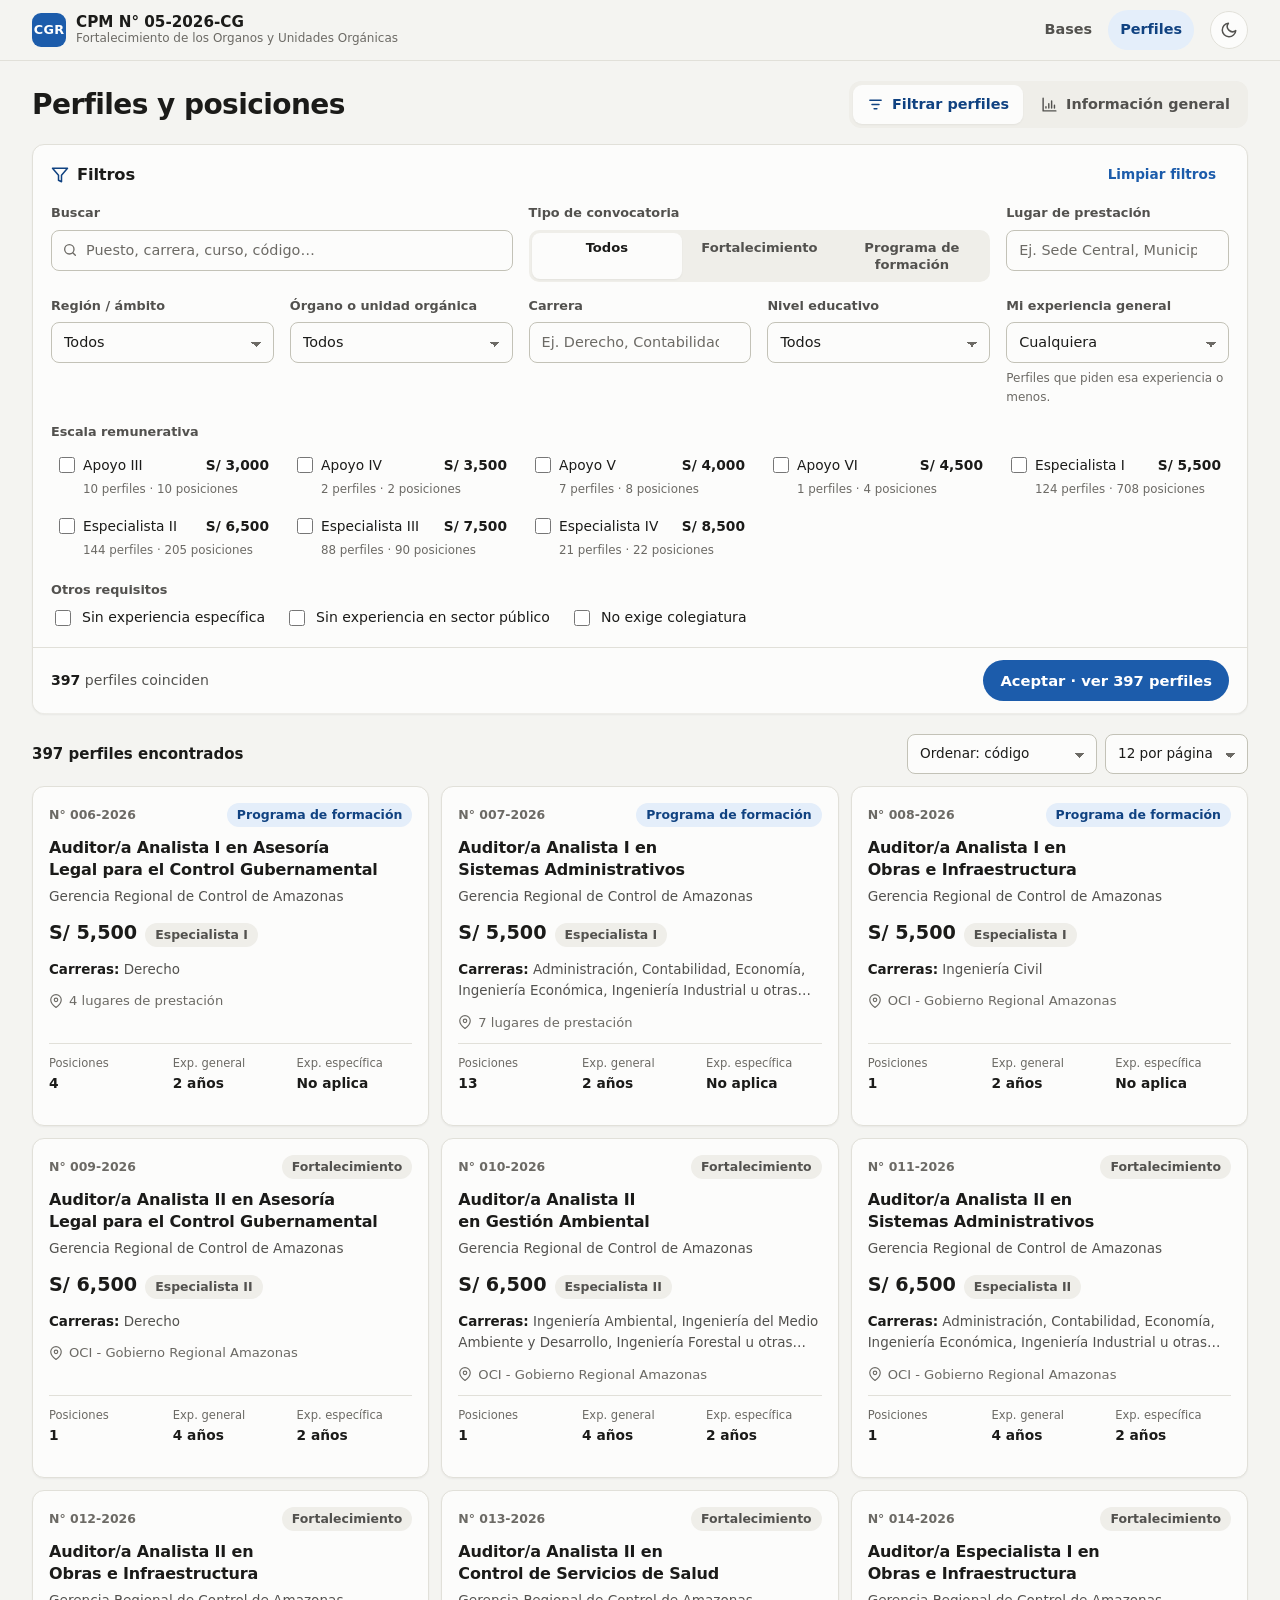
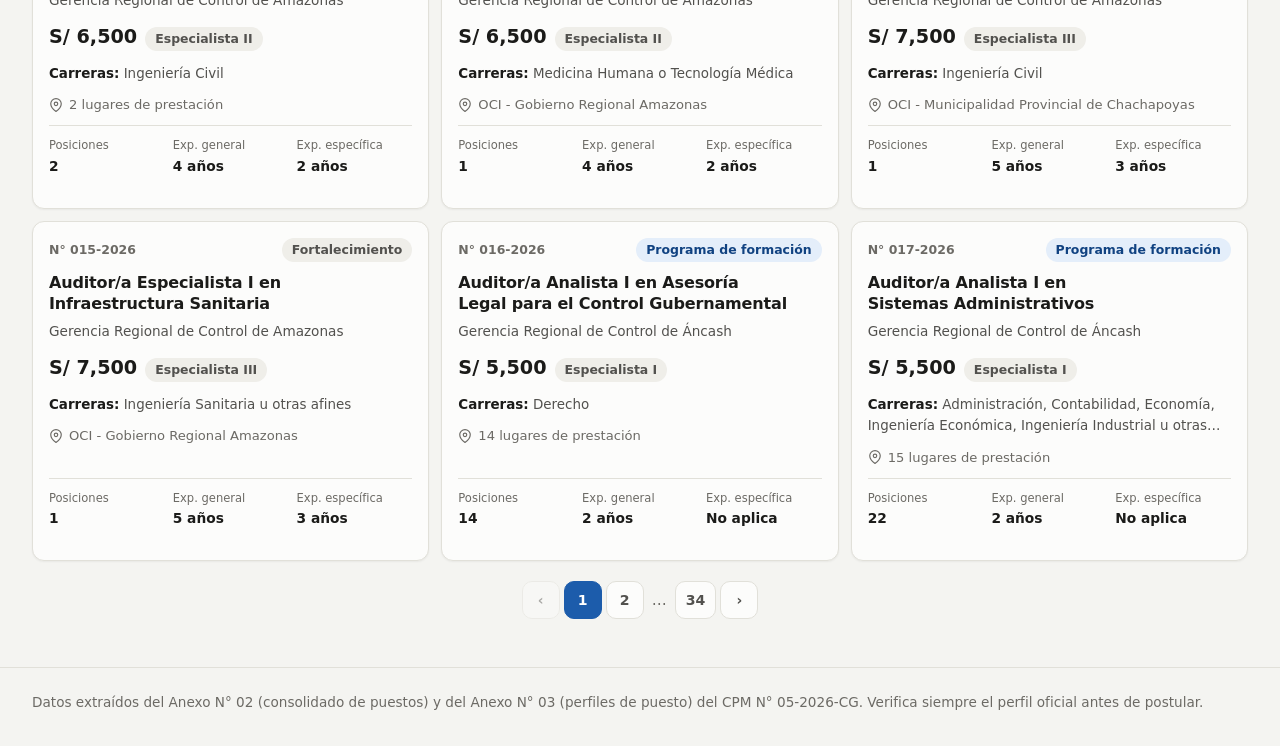
==== dashboard.html @ dfd40049 "Reorganiza Perfiles en pestañas y agrega "Aceptar" en los filtros - Dos pestañas: "Filtrar perfiles"" ====
<!DOCTYPE html>
<html lang="es">
<head>
  <meta charset="utf-8">
  <meta name="viewport" content="width=device-width, initial-scale=1">
  <title>Perfiles · CPM N° 05-2026-CG</title>
  <meta name="description" content="Dashboard de los 397 perfiles y 1,049 posiciones del Concurso Público de Méritos N° 05-2026-CG.">
  <script src="js/tema.js"></script>
  <link rel="stylesheet" href="css/styles.css">
</head>
<body>

<header class="site-header">
  <div class="site-header__inner">
    <a class="brand" href="index.html">
      <span class="brand__mark" aria-hidden="true">CGR</span>
      <span class="brand__text">
        <span class="brand__title">CPM N° 05-2026-CG</span>
        <span class="brand__sub">Fortalecimiento de los Órganos y Unidades Orgánicas</span>
      </span>
    </a>
    <nav class="nav" aria-label="Principal">
      <a class="nav__link" href="index.html">Bases</a>
      <a class="nav__link" href="dashboard.html" aria-current="page">Perfiles</a>
    </nav>
    <button class="icon-btn" id="theme-toggle" type="button" aria-label="Cambiar tema"></button>
  </div>
</header>

<main class="container">
  <div class="dash-head">
    <h1>Perfiles y posiciones</h1>
    <div class="page-tabs" role="tablist" aria-label="Vistas de perfiles">
      <button type="button" class="page-tab" role="tab" id="tab-buscar" data-view="buscar" aria-controls="view-buscar" aria-selected="true">
        <svg viewBox="0 0 24 24" fill="none" stroke="currentColor" stroke-width="2" stroke-linecap="round" aria-hidden="true"><path d="M4 6h16M7 12h10M10 18h4"/></svg>
        Filtrar perfiles
      </button>
      <button type="button" class="page-tab" role="tab" id="tab-general" data-view="general" aria-controls="view-general" aria-selected="false" tabindex="-1">
        <svg viewBox="0 0 24 24" fill="none" stroke="currentColor" stroke-width="2" stroke-linecap="round" stroke-linejoin="round" aria-hidden="true"><path d="M3 3v18h18"/><path d="M7 15v2M11 11v6M15 7v10M19 13v4"/></svg>
        Información general
      </button>
    </div>
  </div>

  <!-- ============ VISTA: FILTRAR PERFILES ============ -->
  <section class="view" id="view-buscar" role="tabpanel" aria-labelledby="tab-buscar">

    <!-- Resumen visible cuando los filtros están ocultos -->
    <div class="filter-summary" id="filter-summary" hidden>
      <span class="filter-summary__text">
        <svg viewBox="0 0 24 24" fill="none" stroke="currentColor" stroke-width="2" stroke-linecap="round" stroke-linejoin="round" aria-hidden="true"><path d="M22 3H2l8 9.46V19l4 2v-8.54z"/></svg>
        <span id="filter-summary-text" aria-live="polite"></span>
      </span>
      <div class="active-filters" id="active-filters"></div>
      <button class="btn btn--primary btn--sm" type="button" id="edit-filters" aria-controls="filter-panel" aria-expanded="false">Modificar filtros</button>
    </div>

    <!-- Panel de filtros -->
    <div class="card filter-panel" id="filter-panel" role="region" aria-labelledby="filters-title">
      <div class="filter-panel__head">
        <h2 id="filters-title">
          <svg viewBox="0 0 24 24" fill="none" stroke="currentColor" stroke-width="2" stroke-linecap="round" stroke-linejoin="round" aria-hidden="true"><path d="M22 3H2l8 9.46V19l4 2v-8.54z"/></svg>
          Filtros
        </h2>
        <button class="btn btn--text btn--sm" type="button" id="clear-filters">Limpiar filtros</button>
      </div>

      <div class="filter-grid">
        <div class="field field--wide">
          <label class="field__label" for="f-q">Buscar</label>
          <div class="search">
            <svg viewBox="0 0 24 24" fill="none" stroke="currentColor" stroke-width="2" stroke-linecap="round" aria-hidden="true"><circle cx="11" cy="11" r="7"/><path d="m20 20-3.5-3.5"/></svg>
            <input class="input" id="f-q" type="search" placeholder="Puesto, carrera, curso, código…" autocomplete="off" enterkeyhint="search">
          </div>
        </div>

        <div class="field field--wide">
          <span class="field__label" id="f-tipo-label">Tipo de convocatoria</span>
          <div class="seg" role="radiogroup" aria-labelledby="f-tipo-label">
            <input type="radio" name="tipo" id="tipo-todos" value="" checked><label for="tipo-todos">Todos</label>
            <input type="radio" name="tipo" id="tipo-fort" value="Fortalecimiento"><label for="tipo-fort">Fortalecimiento</label>
            <input type="radio" name="tipo" id="tipo-prog" value="Programa de formación"><label for="tipo-prog" title="Programa de formación (Auditor/a Analista I)">Programa de formación</label>
          </div>
        </div>

        <div class="field">
          <label class="field__label" for="f-lugar">Lugar de prestación</label>
          <input class="input" id="f-lugar" list="dl-lugares" placeholder="Ej. Sede Central, Municipalidad…" autocomplete="off" enterkeyhint="done">
          <datalist id="dl-lugares"></datalist>
        </div>

        <div class="field">
          <label class="field__label" for="f-ambito">Región / ámbito</label>
          <select class="select" id="f-ambito"><option value="">Todos</option></select>
        </div>

        <div class="field">
          <label class="field__label" for="f-organo">Órgano o unidad orgánica</label>
          <select class="select" id="f-organo"><option value="">Todos</option></select>
        </div>

        <div class="field">
          <label class="field__label" for="f-carrera">Carrera</label>
          <input class="input" id="f-carrera" list="dl-carreras" placeholder="Ej. Derecho, Contabilidad…" autocomplete="off" enterkeyhint="done">
          <datalist id="dl-carreras"></datalist>
        </div>

        <div class="field">
          <label class="field__label" for="f-nivel">Nivel educativo</label>
          <select class="select" id="f-nivel"><option value="">Todos</option></select>
        </div>

        <div class="field">
          <label class="field__label" for="f-exp">Mi experiencia general</label>
          <select class="select" id="f-exp">
            <option value="">Cualquiera</option>
            <option value="2">Hasta 2 años</option>
            <option value="3">Hasta 3 años</option>
            <option value="4">Hasta 4 años</option>
            <option value="5">Hasta 5 años</option>
            <option value="6">Hasta 6 años</option>
          </select>
          <span class="field__hint">Perfiles que piden esa experiencia o menos.</span>
        </div>

        <div class="field field--full">
          <span class="field__label">Escala remunerativa</span>
          <div class="scale-list" id="f-escalas"></div>
        </div>

        <div class="field field--full">
          <span class="field__label">Otros requisitos</span>
          <div class="checks">
            <label class="check"><input type="checkbox" id="f-sinesp"> Sin experiencia específica</label>
            <label class="check"><input type="checkbox" id="f-sinpub"> Sin experiencia en sector público</label>
            <label class="check"><input type="checkbox" id="f-sincol"> No exige colegiatura</label>
          </div>
        </div>
      </div>

      <div class="filter-panel__foot">
        <span class="filter-panel__live" id="live-count" aria-live="polite"></span>
        <button class="btn btn--primary" type="button" id="apply-filters">Aceptar</button>
      </div>
    </div>

    <!-- Resultados -->
    <div class="results-bar" id="results-top">
      <div class="results-bar__count" id="count"></div>
      <div class="results-bar__tools">
        <label class="sr-only" for="sort">Ordenar por</label>
        <select class="select" id="sort">
          <option value="codigo">Ordenar: código</option>
          <option value="rem-desc">Mayor remuneración</option>
          <option value="rem-asc">Menor remuneración</option>
          <option value="pos-desc">Más posiciones</option>
          <option value="exp-asc">Menor experiencia</option>
        </select>
        <label class="sr-only" for="per-page">Perfiles por página</label>
        <select class="select" id="per-page">
          <option value="12">12 por página</option>
          <option value="24">24 por página</option>
          <option value="48">48 por página</option>
        </select>
      </div>
    </div>

    <div class="results" id="results"></div>
    <nav class="pager" id="pager" aria-label="Paginación"></nav>
  </section>

  <!-- ============ VISTA: INFORMACIÓN GENERAL ============ -->
  <section class="view" id="view-general" role="tabpanel" aria-labelledby="tab-general" hidden>
    <p class="view__intro">
      Resumen de los 397 perfiles y 1,049 posiciones convocadas por órgano, región y escala remunerativa.
      Haz clic en una barra para ver esos perfiles.
    </p>

    <div class="filter-summary" id="general-note" hidden>
      <span class="filter-summary__text">
        <svg viewBox="0 0 24 24" fill="none" stroke="currentColor" stroke-width="2" stroke-linecap="round" stroke-linejoin="round" aria-hidden="true"><path d="M22 3H2l8 9.46V19l4 2v-8.54z"/></svg>
        <span id="general-note-text"></span>
      </span>
      <button class="btn btn--ghost btn--sm" type="button" id="clear-general">Limpiar filtros</button>
    </div>

    <div class="tiles" id="tiles" aria-live="polite"></div>

    <div class="charts">
      <div class="card chart">
        <div class="chart__head"><h3>Posiciones por escala remunerativa</h3><span>Clic para ver esos perfiles</span></div>
        <div class="hbars" id="chart-escala"></div>
      </div>
      <div class="card chart">
        <div class="chart__head"><h3>Posiciones por región / ámbito</h3><span>Clic para ver esos perfiles</span></div>
        <div class="hbars" id="chart-ambito"></div>
        <button class="btn btn--text btn--sm chart__more" type="button" id="chart-ambito-more"></button>
      </div>
    </div>
  </section>
</main>

<!-- ============ DETALLE DEL PERFIL ============ -->
<dialog class="drawer" id="detail" aria-labelledby="d-title">
  <div class="drawer__inner">
    <header class="drawer__head">
      <span class="eyebrow" id="d-code"></span>
      <h2 id="d-title"></h2>
      <p id="d-org"></p>
      <div class="drawer__actions">
        <button class="icon-btn" type="button" id="d-close" aria-label="Cerrar detalle">
          <svg viewBox="0 0 24 24" fill="none" stroke="currentColor" stroke-width="2" stroke-linecap="round" aria-hidden="true"><path d="M18 6 6 18M6 6l12 12"/></svg>
        </button>
      </div>
    </header>
    <div class="drawer__tabs" role="tablist" aria-label="Secciones del perfil">
      <button type="button" role="tab" data-tab="resumen" aria-selected="true">Resumen</button>
      <button type="button" role="tab" data-tab="formacion" aria-selected="false">Carreras y cursos</button>
      <button type="button" role="tab" data-tab="experiencia" aria-selected="false">Experiencia</button>
      <button type="button" role="tab" data-tab="adicional" aria-selected="false">Detalles adicionales</button>
      <button type="button" role="tab" data-tab="funciones" aria-selected="false">Funciones</button>
    </div>
    <div class="drawer__body" id="d-body" role="tabpanel" tabindex="-1"></div>
    <footer class="drawer__foot">
      <button class="btn btn--ghost btn--sm" type="button" id="d-prev">← Anterior</button>
      <span class="muted num" id="d-pos" style="align-self:center;font-size:.85rem"></span>
      <button class="btn btn--ghost btn--sm" type="button" id="d-next">Siguiente →</button>
    </footer>
  </div>
</dialog>

<footer class="site-footer">
  <div class="container">
    Datos extraídos del Anexo N° 02 (consolidado de puestos) y del Anexo N° 03 (perfiles de puesto) del CPM N° 05-2026-CG.
    Verifica siempre el perfil oficial antes de postular.
  </div>
</footer>

<script src="js/data.js"></script>
<script src="js/dashboard.js"></script>
</body>
</html>
---- css/styles.css ----
/* ==========================================================================
   CPM N° 05-2026-CG · Estilos compartidos (bases + dashboard)
   ========================================================================== */

/* ---------- Tokens ---------- */
:root {
  color-scheme: light;
  --bg: #f4f4f1;
  --surface: #fcfcfb;
  --surface-2: #efeee9;
  --surface-3: #e7e6e0;
  --ink: #1b1b19;
  --ink-2: #52514e;
  --muted: #6c6a65;
  --line: #e1e0d9;
  --line-strong: #c3c2b7;
  --accent: #1c5cab;
  --accent-hover: #184f95;
  --accent-soft: #e4eefa;
  --accent-ink: #104281;
  --on-accent: #ffffff;
  --bar: #2a78d6;
  --bar-track: #e9e8e2;
  --ok: #006300;
  --ok-soft: #e3f1e3;
  --warn: #8a5a00;
  --warn-soft: #fbf0d9;
  --danger: #b42f2f;
  --danger-soft: #f8e4e4;
  --shadow-sm: 0 1px 2px rgba(20, 20, 18, 0.05);
  --shadow: 0 1px 2px rgba(20, 20, 18, 0.04), 0 8px 24px rgba(20, 20, 18, 0.06);
  --radius-sm: 8px;
  --radius: 12px;
  --radius-lg: 18px;
  --font: system-ui, -apple-system, "Segoe UI", Roboto, "Helvetica Neue", Arial, sans-serif;
  --header-h: 60px;
  --gutter: clamp(16px, 3vw, 32px);
}

@media (prefers-color-scheme: dark) {
  :root:not([data-theme="light"]) {
    color-scheme: dark;
    --bg: #0f0f0e;
    --surface: #1a1a19;
    --surface-2: #232321;
    --surface-3: #2c2c2a;
    --ink: #f2f1ec;
    --ink-2: #c3c2b7;
    --muted: #9b998f;
    --line: #2c2c2a;
    --line-strong: #3f3f3b;
    --accent: #86b6ef;
    --accent-hover: #9ec5f4;
    --accent-soft: #1a2940;
    --accent-ink: #b7d3f6;
    --on-accent: #0b0b0b;
    --bar: #3987e5;
    --bar-track: #2a2a28;
    --ok: #4cc24c;
    --ok-soft: #16301a;
    --warn: #f0b84a;
    --warn-soft: #3a2d12;
    --danger: #ef7a7a;
    --danger-soft: #3b1c1c;
    --shadow-sm: 0 1px 2px rgba(0, 0, 0, 0.4);
    --shadow: 0 1px 2px rgba(0, 0, 0, 0.3), 0 8px 24px rgba(0, 0, 0, 0.35);
  }
}

:root[data-theme="dark"] {
  color-scheme: dark;
  --bg: #0f0f0e;
  --surface: #1a1a19;
  --surface-2: #232321;
  --surface-3: #2c2c2a;
  --ink: #f2f1ec;
  --ink-2: #c3c2b7;
  --muted: #9b998f;
  --line: #2c2c2a;
  --line-strong: #3f3f3b;
  --accent: #86b6ef;
  --accent-hover: #9ec5f4;
  --accent-soft: #1a2940;
  --accent-ink: #b7d3f6;
  --on-accent: #0b0b0b;
  --bar: #3987e5;
  --bar-track: #2a2a28;
  --ok: #4cc24c;
  --ok-soft: #16301a;
  --warn: #f0b84a;
  --warn-soft: #3a2d12;
  --danger: #ef7a7a;
  --danger-soft: #3b1c1c;
  --shadow-sm: 0 1px 2px rgba(0, 0, 0, 0.4);
  --shadow: 0 1px 2px rgba(0, 0, 0, 0.3), 0 8px 24px rgba(0, 0, 0, 0.35);
}

/* ---------- Base ---------- */
*,
*::before,
*::after { box-sizing: border-box; }

html { scroll-behavior: smooth; scroll-padding-top: calc(var(--header-h) + 16px); }

body {
  margin: 0;
  background: var(--bg);
  color: var(--ink);
  font: 15px/1.6 var(--font);
  -webkit-font-smoothing: antialiased;
  text-rendering: optimizeLegibility;
}

h1, h2, h3, h4 { line-height: 1.25; margin: 0 0 0.5em; font-weight: 650; letter-spacing: -0.01em; text-wrap: balance; }
h1 { font-size: clamp(1.7rem, 1.2rem + 2vw, 2.5rem); letter-spacing: -0.02em; }
h2 { font-size: 1.4rem; }
h3 { font-size: 1.08rem; }
h4 { font-size: 0.95rem; }
p { margin: 0 0 0.9em; }
ul, ol { margin: 0 0 1em; padding-left: 1.25em; }
li + li { margin-top: 0.3em; }
a { color: var(--accent); text-underline-offset: 3px; }
a:hover { color: var(--accent-hover); }
strong { font-weight: 650; }
small { font-size: 0.85em; }
[hidden] { display: none !important; }

:focus-visible { outline: 2px solid var(--accent); outline-offset: 2px; border-radius: 4px; }

.sr-only {
  position: absolute; width: 1px; height: 1px; padding: 0; margin: -1px;
  overflow: hidden; clip: rect(0, 0, 0, 0); white-space: nowrap; border: 0;
}

.muted { color: var(--muted); }
.num { font-variant-numeric: tabular-nums; }

/* ---------- Header ---------- */
.site-header {
  position: sticky; top: 0; z-index: 50;
  background: color-mix(in srgb, var(--bg) 88%, transparent);
  backdrop-filter: saturate(1.4) blur(10px);
  border-bottom: 1px solid var(--line);
}
.site-header__inner {
  height: var(--header-h);
  max-width: 1320px; margin: 0 auto; padding-inline: var(--gutter);
  display: flex; align-items: center; gap: 16px;
}
.brand { display: flex; align-items: center; gap: 10px; color: var(--ink); text-decoration: none; min-width: 0; }
.brand:hover { color: var(--ink); }
.brand__mark {
  width: 34px; height: 34px; border-radius: 9px; flex: none;
  display: grid; place-items: center;
  background: var(--accent); color: var(--on-accent);
  font-weight: 700; font-size: 0.8rem; letter-spacing: 0.02em;
}
.brand__text { display: flex; flex-direction: column; line-height: 1.15; min-width: 0; }
.brand__title { font-weight: 650; font-size: 0.95rem; white-space: nowrap; }
.brand__sub { font-size: 0.75rem; color: var(--muted); white-space: nowrap; overflow: hidden; text-overflow: ellipsis; }

.nav { margin-left: auto; display: flex; align-items: center; gap: 4px; }
.nav__link {
  padding: 8px 12px; border-radius: 999px;
  color: var(--ink-2); text-decoration: none; font-weight: 550; font-size: 0.9rem; white-space: nowrap;
}
.nav__link:hover { background: var(--surface-2); color: var(--ink); }
.nav__link[aria-current="page"] { background: var(--accent-soft); color: var(--accent-ink); }

.icon-btn {
  width: 38px; height: 38px; border-radius: 999px; flex: none;
  display: grid; place-items: center;
  border: 1px solid var(--line); background: var(--surface); color: var(--ink-2);
  cursor: pointer;
}
.icon-btn:hover { color: var(--ink); border-color: var(--line-strong); }
.icon-btn svg { width: 18px; height: 18px; }

@media (max-width: 640px) {
  .brand__text { display: none; }
  .nav__link { padding: 8px 10px; font-size: 0.85rem; }
}

/* ---------- Layout helpers ---------- */
.container { max-width: 1320px; margin: 0 auto; padding-inline: var(--gutter); }
.stack > * + * { margin-top: 16px; }

.card {
  background: var(--surface);
  border: 1px solid var(--line);
  border-radius: var(--radius);
  box-shadow: var(--shadow-sm);
}
.card--pad { padding: clamp(16px, 2.2vw, 24px); }

.eyebrow {
  display: inline-flex; align-items: center; gap: 8px;
  font-size: 0.75rem; font-weight: 650; letter-spacing: 0.08em; text-transform: uppercase;
  color: var(--accent-ink);
}

/* ---------- Buttons ---------- */
.btn {
  display: inline-flex; align-items: center; justify-content: center; gap: 8px;
  min-height: 40px; padding: 8px 16px; border-radius: 999px;
  font: inherit; font-weight: 600; font-size: 0.92rem; text-decoration: none;
  border: 1px solid transparent; cursor: pointer; white-space: nowrap;
  transition: background-color 0.15s, border-color 0.15s, color 0.15s;
}
.btn svg { width: 18px; height: 18px; }
.btn--primary { background: var(--accent); color: var(--on-accent); }
.btn--primary:hover { background: var(--accent-hover); color: var(--on-accent); }
.btn--ghost { background: var(--surface); color: var(--ink); border-color: var(--line); }
.btn--ghost:hover { border-color: var(--line-strong); color: var(--ink); }
.btn--text { background: none; color: var(--accent); padding-inline: 8px; }
.btn--text:hover { background: var(--accent-soft); color: var(--accent-ink); }
.btn--sm { min-height: 32px; padding: 4px 12px; font-size: 0.85rem; }

/* ---------- Tags / chips ---------- */
.tag {
  display: inline-flex; align-items: center; gap: 6px;
  padding: 2px 10px; border-radius: 999px;
  font-size: 0.78rem; font-weight: 600; line-height: 1.6;
  background: var(--surface-2); color: var(--ink-2);
  white-space: nowrap;
}
.tag--accent { background: var(--accent-soft); color: var(--accent-ink); }
.tag--ok { background: var(--ok-soft); color: var(--ok); }
.tag--warn { background: var(--warn-soft); color: var(--warn); }
.tag--danger { background: var(--danger-soft); color: var(--danger); }
.tag svg { width: 14px; height: 14px; }

.chip-list { display: flex; flex-wrap: wrap; gap: 6px; list-style: none; padding: 0; margin: 0; }
.chip-list li { margin: 0; }
.chip {
  display: inline-block; padding: 4px 10px; border-radius: 8px;
  background: var(--surface-2); color: var(--ink); font-size: 0.86rem; line-height: 1.4;
}

/* ---------- Tables ---------- */
.table-wrap { overflow-x: auto; border: 1px solid var(--line); border-radius: var(--radius); background: var(--surface); }
table { border-collapse: collapse; width: 100%; font-size: 0.92rem; }
th, td { padding: 10px 14px; text-align: left; vertical-align: top; border-bottom: 1px solid var(--line); }
th { font-weight: 600; color: var(--ink-2); background: var(--surface-2); font-size: 0.8rem; text-transform: uppercase; letter-spacing: 0.04em; white-space: nowrap; }
tr:last-child td { border-bottom: 0; }
td.num, th.num { text-align: right; font-variant-numeric: tabular-nums; }
tfoot td { font-weight: 650; background: var(--surface-2); }

/* ---------- Callouts ---------- */
.callout {
  display: flex; gap: 12px; padding: 14px 16px; border-radius: var(--radius);
  background: var(--accent-soft); color: var(--ink);
  border: 1px solid color-mix(in srgb, var(--accent) 20%, transparent);
}
.callout svg { width: 20px; height: 20px; flex: none; color: var(--accent-ink); margin-top: 2px; }
.callout p:last-child, .callout ul:last-child { margin-bottom: 0; }
.callout--warn { background: var(--warn-soft); border-color: color-mix(in srgb, var(--warn) 25%, transparent); }
.callout--warn svg { color: var(--warn); }

/* ---------- Details / accordion ---------- */
details.acc {
  border: 1px solid var(--line); border-radius: var(--radius); background: var(--surface);
}
details.acc + details.acc { margin-top: 8px; }
details.acc > summary {
  list-style: none; cursor: pointer;
  display: flex; align-items: center; gap: 12px;
  padding: 14px 16px; font-weight: 600;
}
details.acc > summary::-webkit-details-marker { display: none; }
details.acc > summary::after {
  content: ""; margin-left: auto; width: 10px; height: 10px; flex: none;
  border-right: 2px solid var(--muted); border-bottom: 2px solid var(--muted);
  transform: rotate(45deg) translate(-2px, -2px); transition: transform 0.2s;
}
details.acc[open] > summary::after { transform: rotate(225deg) translate(-2px, -2px); }
details.acc > summary:hover { color: var(--accent-ink); }
details.acc > .acc__body { padding: 0 16px 16px; color: var(--ink-2); }
details.acc > .acc__body > :last-child { margin-bottom: 0; }

/* ==========================================================================
   Página de BASES
   ========================================================================== */
.hero {
  padding-block: clamp(28px, 5vw, 56px) clamp(20px, 3vw, 32px);
}
.hero__grid { display: grid; grid-template-columns: minmax(0, 1.4fr) minmax(0, 1fr); gap: clamp(20px, 3vw, 40px); align-items: stretch; }
.hero__lead { font-size: 1.08rem; color: var(--ink-2); max-width: 60ch; }
.hero__actions { display: flex; flex-wrap: wrap; gap: 10px; margin-top: 20px; }

.deadline {
  display: flex; flex-direction: column; justify-content: space-between; gap: 16px;
  background: var(--surface); border: 1px solid var(--line); border-radius: var(--radius-lg);
  padding: 22px; box-shadow: var(--shadow);
}
.deadline__label { font-size: 0.85rem; color: var(--muted); font-weight: 600; }
.deadline__date { font-size: 1.15rem; font-weight: 650; }
.countdown { display: grid; grid-template-columns: repeat(4, 1fr); gap: 8px; }
.countdown__cell { background: var(--surface-2); border-radius: var(--radius-sm); padding: 10px 6px; text-align: center; }
.countdown__value { display: block; font-size: 1.6rem; font-weight: 650; line-height: 1.1; font-variant-numeric: tabular-nums; }
.countdown__unit { font-size: 0.72rem; color: var(--muted); text-transform: uppercase; letter-spacing: 0.06em; }

.kpis { display: grid; grid-template-columns: repeat(4, minmax(0, 1fr)); gap: 12px; margin-top: 24px; }
.kpi { background: var(--surface); border: 1px solid var(--line); border-radius: var(--radius); padding: 14px 16px; }
.kpi__label { font-size: 0.8rem; color: var(--muted); }
.kpi__value { font-size: 1.5rem; font-weight: 650; line-height: 1.2; margin-top: 2px; }
.kpi__hint { font-size: 0.78rem; color: var(--muted); }

@media (max-width: 900px) {
  .hero__grid { grid-template-columns: 1fr; }
  .kpis { grid-template-columns: repeat(2, minmax(0, 1fr)); }
}

.doc-layout { display: grid; grid-template-columns: 240px minmax(0, 1fr); gap: clamp(20px, 3vw, 48px); padding-block: 16px 64px; }
.toc { position: sticky; top: calc(var(--header-h) + 16px); align-self: start; max-height: calc(100vh - var(--header-h) - 32px); overflow: auto; }
.toc__title { font-size: 0.75rem; font-weight: 650; text-transform: uppercase; letter-spacing: 0.08em; color: var(--muted); margin-bottom: 8px; }
.toc ol { list-style: none; padding: 0; margin: 0; border-left: 1px solid var(--line); }
.toc li { margin: 0; }
.toc a {
  display: block; padding: 6px 12px; margin-left: -1px;
  border-left: 2px solid transparent;
  color: var(--ink-2); text-decoration: none; font-size: 0.88rem; line-height: 1.35;
}
.toc a:hover { color: var(--ink); }
.toc a.is-active { color: var(--accent-ink); border-left-color: var(--accent); font-weight: 600; }

.doc-layout > * { min-width: 0; }

@media (max-width: 960px) {
  /* minmax(0, 1fr): la barra de botones del índice no debe ensanchar la columna más que la pantalla. */
  .doc-layout { grid-template-columns: minmax(0, 1fr); }
  .toc { position: sticky; top: var(--header-h); z-index: 10; max-height: none; background: var(--bg); padding-block: 8px; margin-inline: calc(var(--gutter) * -1); padding-inline: var(--gutter); border-bottom: 1px solid var(--line); }
  .toc__title { display: none; }
  .toc ol { display: flex; gap: 6px; overflow-x: auto; border: 0; scrollbar-width: none; }
  .toc ol::-webkit-scrollbar { display: none; }
  .toc a { white-space: nowrap; border: 1px solid var(--line); border-radius: 999px; padding: 5px 12px; margin: 0; background: var(--surface); }
  .toc a.is-active { border-color: var(--accent); background: var(--accent-soft); }
  html { scroll-padding-top: calc(var(--header-h) + 64px); }
}

.doc-section { padding-block: 8px 36px; }
.doc-section + .doc-section { border-top: 1px solid var(--line); padding-top: 36px; }
.doc-section > header { margin-bottom: 18px; }
.doc-section > header p { color: var(--ink-2); max-width: 70ch; margin: 0; }
.section-num { color: var(--muted); font-weight: 500; margin-right: 6px; }
.prose { max-width: 75ch; color: var(--ink-2); }
.prose strong { color: var(--ink); }

.grid-2 { display: grid; grid-template-columns: repeat(2, minmax(0, 1fr)); gap: 14px; }
.grid-3 { display: grid; grid-template-columns: repeat(3, minmax(0, 1fr)); gap: 14px; }
@media (max-width: 760px) { .grid-2, .grid-3 { grid-template-columns: 1fr; } }

.info-card { background: var(--surface); border: 1px solid var(--line); border-radius: var(--radius); padding: 16px 18px; }
.info-card h3 { display: flex; align-items: center; gap: 8px; }
.info-card h3 svg { width: 18px; height: 18px; color: var(--accent-ink); flex: none; }
.info-card p, .info-card ul { color: var(--ink-2); }
.info-card > :last-child { margin-bottom: 0; }

/* Cronograma */
.timeline { list-style: none; padding: 0; margin: 0; position: relative; }
.timeline::before { content: ""; position: absolute; left: 15px; top: 8px; bottom: 8px; width: 2px; background: var(--line); }
.timeline > li { position: relative; padding-left: 48px; margin: 0 0 20px; }
.timeline > li:last-child { margin-bottom: 0; }
.timeline__dot {
  position: absolute; left: 0; top: 0; width: 32px; height: 32px; border-radius: 50%;
  display: grid; place-items: center; font-size: 0.8rem; font-weight: 700;
  background: var(--surface); border: 2px solid var(--line-strong); color: var(--ink-2);
}
.timeline > li.is-current .timeline__dot { background: var(--accent); border-color: var(--accent); color: var(--on-accent); box-shadow: 0 0 0 4px var(--accent-soft); }
.timeline > li.is-done .timeline__dot { background: var(--surface-2); border-color: var(--line); color: var(--muted); }
.timeline__title { font-weight: 650; margin-bottom: 6px; display: flex; align-items: center; gap: 8px; flex-wrap: wrap; }
.timeline__items { list-style: none; padding: 0; margin: 0; display: grid; gap: 6px; }
.timeline__items li { margin: 0; display: flex; justify-content: space-between; gap: 12px; padding: 8px 12px; background: var(--surface); border: 1px solid var(--line); border-radius: var(--radius-sm); }
.timeline__date { font-weight: 600; white-space: nowrap; font-variant-numeric: tabular-nums; color: var(--ink); }
@media (max-width: 560px) { .timeline__items li { flex-direction: column; gap: 2px; } }

/* Pesos de etapas */
.weights { display: flex; height: 38px; border-radius: var(--radius-sm); overflow: hidden; gap: 2px; background: var(--surface); margin: 6px 0 10px; }
.weights > div { display: flex; align-items: center; justify-content: center; background: var(--bar); color: #fff; font-size: 0.82rem; font-weight: 650; min-width: 0; }
.weights > div:nth-child(3) { background: var(--accent-hover); }
.weights-legend { display: flex; flex-wrap: wrap; gap: 6px 16px; font-size: 0.85rem; color: var(--ink-2); margin: 0 0 16px; padding: 0; list-style: none; }
.weights-legend li { margin: 0; }
.formula {
  font-family: ui-monospace, "Cascadia Code", Consolas, monospace; font-size: 0.95rem;
  background: var(--surface-2); border-radius: var(--radius-sm); padding: 12px 14px; overflow-x: auto; white-space: nowrap;
}

.status-list { display: grid; gap: 8px; list-style: none; padding: 0; margin: 0; }
.status-list li { margin: 0; display: flex; gap: 10px; align-items: baseline; }
.status-list .tag { flex: none; min-width: 112px; justify-content: center; }

.steps { counter-reset: step; list-style: none; padding: 0; margin: 0; display: grid; gap: 10px; }
.steps > li { counter-increment: step; position: relative; padding-left: 40px; margin: 0; }
.steps > li::before {
  content: counter(step); position: absolute; left: 0; top: 0;
  width: 28px; height: 28px; border-radius: 50%; display: grid; place-items: center;
  background: var(--accent-soft); color: var(--accent-ink); font-weight: 700; font-size: 0.85rem;
}

.site-footer { border-top: 1px solid var(--line); padding-block: 24px 32px; color: var(--muted); font-size: 0.85rem; }

/* ==========================================================================
   DASHBOARD
   ========================================================================== */
.dash-head { padding-block: 20px 0; display: flex; flex-wrap: wrap; align-items: center; justify-content: space-between; gap: 12px 20px; }
.dash-head h1 { font-size: clamp(1.35rem, 1.1rem + 1vw, 1.75rem); margin: 0; }

/* Pestañas de vista (Filtrar perfiles / Información general) */
.page-tabs { display: inline-flex; gap: 4px; padding: 4px; background: var(--surface-2); border-radius: 12px; max-width: 100%; }
.page-tab {
  display: inline-flex; align-items: center; justify-content: center; gap: 8px;
  border: 0; background: none; font: inherit; font-size: 0.9rem; font-weight: 600; color: var(--ink-2);
  padding: 8px 14px; border-radius: 9px; cursor: pointer; white-space: nowrap;
}
.page-tab svg { width: 17px; height: 17px; flex: none; }
.page-tab:hover { color: var(--ink); }
.page-tab[aria-selected="true"] { background: var(--surface); color: var(--accent-ink); box-shadow: var(--shadow-sm); }
@media (max-width: 560px) {
  .page-tabs { display: flex; width: 100%; }
  .page-tab { flex: 1; padding-inline: 8px; font-size: 0.86rem; }
}

.view { padding-block: 16px 48px; }
.view__intro { color: var(--ink-2); max-width: 72ch; margin: 0 0 14px; }

/* Panel de filtros */
.filter-panel { margin-bottom: 4px; }
.filter-panel__head { display: flex; align-items: center; justify-content: space-between; gap: 8px; padding: 14px 18px 0; }
.filter-panel__head h2 { display: flex; align-items: center; gap: 8px; font-size: 1.02rem; margin: 0; }
.filter-panel__head h2 svg { width: 18px; height: 18px; color: var(--accent-ink); }
.filter-grid { display: grid; grid-template-columns: repeat(auto-fill, minmax(min(220px, 100%), 1fr)); gap: 14px 16px; padding: 12px 18px 18px; }
.field--wide { grid-column: span 2; }
.field--full { grid-column: 1 / -1; }
@media (max-width: 560px) { .field--wide { grid-column: 1 / -1; } }
.checks { display: flex; flex-wrap: wrap; gap: 8px 20px; }

/* Pie con "Aceptar": queda fijo al fondo mientras el panel está en pantalla */
.filter-panel__foot {
  position: sticky; bottom: 0; z-index: 5;
  display: flex; align-items: center; justify-content: space-between; gap: 10px;
  padding: 12px 18px; border-top: 1px solid var(--line);
  background: color-mix(in srgb, var(--surface) 92%, transparent); backdrop-filter: blur(8px);
  border-radius: 0 0 var(--radius) var(--radius);
}
.filter-panel__live { font-size: 0.88rem; color: var(--ink-2); }
.filter-panel__live strong { color: var(--ink); font-variant-numeric: tabular-nums; }
@media (max-width: 420px) {
  .filter-panel__foot { flex-direction: column; align-items: stretch; text-align: center; }
}

/* Resumen de filtros aplicados */
.filter-summary {
  display: flex; align-items: center; flex-wrap: wrap; gap: 10px 14px;
  padding: 12px 16px; margin-bottom: 4px; border-radius: var(--radius);
  background: var(--accent-soft); border: 1px solid color-mix(in srgb, var(--accent) 35%, var(--line));
}
.filter-summary__text { display: flex; align-items: center; gap: 8px; font-weight: 650; font-size: 0.92rem; color: var(--accent-ink); }
.filter-summary__text svg { width: 18px; height: 18px; flex: none; }
.filter-summary .active-filters { flex: 1 1 240px; }
.filter-summary .pill { background: var(--surface); }
.filter-summary > .btn { margin-left: auto; }
@media (max-width: 560px) { .filter-summary > .btn { width: 100%; } }

.field { display: flex; flex-direction: column; gap: 6px; }
.field__label { font-size: 0.8rem; font-weight: 600; color: var(--ink-2); display: flex; justify-content: space-between; gap: 8px; }
.field__label output { color: var(--accent-ink); font-weight: 650; }
.field__hint { font-size: 0.75rem; color: var(--muted); }

.input, .select {
  width: 100%; min-height: 40px; padding: 8px 12px;
  font: inherit; font-size: 0.9rem; color: var(--ink);
  background: var(--surface); border: 1px solid var(--line-strong); border-radius: var(--radius-sm);
}
.input::placeholder { color: var(--muted); }
.input:hover, .select:hover { border-color: var(--muted); }
.input:focus, .select:focus { outline: 2px solid var(--accent); outline-offset: -1px; border-color: transparent; }
.select {
  appearance: none; padding-right: 34px; cursor: pointer;
  background-image: linear-gradient(45deg, transparent 50%, var(--muted) 50%), linear-gradient(135deg, var(--muted) 50%, transparent 50%);
  background-position: calc(100% - 17px) 55%, calc(100% - 12px) 55%;
  background-size: 5px 5px; background-repeat: no-repeat;
}
.search { position: relative; }
.search svg { position: absolute; left: 11px; top: 50%; width: 16px; height: 16px; transform: translateY(-50%); color: var(--muted); pointer-events: none; }
.search .input { padding-left: 34px; }

.seg { display: grid; grid-auto-flow: column; grid-auto-columns: 1fr; background: var(--surface-2); padding: 3px; border-radius: 10px; gap: 2px; }
.seg input { position: absolute; opacity: 0; pointer-events: none; }
.seg label { text-align: center; padding: 6px 4px; border-radius: 8px; font-size: 0.82rem; font-weight: 600; color: var(--ink-2); cursor: pointer; line-height: 1.3; }
.seg input:checked + label { background: var(--surface); color: var(--ink); box-shadow: var(--shadow-sm); }
.seg input:focus-visible + label { outline: 2px solid var(--accent); }

.range { width: 100%; accent-color: var(--accent); }

.check { display: flex; align-items: center; gap: 8px; font-size: 0.88rem; cursor: pointer; }
.check input { width: 16px; height: 16px; accent-color: var(--accent); }

.scale-list { display: grid; grid-template-columns: repeat(auto-fill, minmax(min(210px, 100%), 1fr)); gap: 4px 12px; }
.scale-opt { display: grid; grid-template-columns: auto 1fr auto; gap: 8px; align-items: center; padding: 6px 8px; border-radius: 8px; cursor: pointer; font-size: 0.86rem; }
.scale-opt:hover { background: var(--surface-2); }
.scale-opt input { width: 16px; height: 16px; accent-color: var(--accent); margin: 0; }
.scale-opt__amount { font-weight: 650; font-variant-numeric: tabular-nums; }
.scale-opt__count { grid-column: 2 / 4; font-size: 0.74rem; color: var(--muted); margin-top: -4px; }

/* Summary tiles */
.tiles { display: grid; grid-template-columns: repeat(4, minmax(0, 1fr)); gap: 12px; }
.tile { padding: 14px 16px; }
.tile__label { font-size: 0.8rem; color: var(--muted); }
.tile__value { font-size: clamp(1.15rem, 0.9rem + 0.9vw, 1.65rem); font-weight: 650; line-height: 1.2; white-space: nowrap; overflow: hidden; text-overflow: ellipsis; }
.tile__hint { font-size: 0.78rem; color: var(--muted); }
@media (max-width: 1100px) { .tiles { grid-template-columns: repeat(2, minmax(0, 1fr)); } }

/* Charts */
.charts { display: grid; grid-template-columns: minmax(0, 1fr) minmax(0, 1fr); gap: 12px; margin-top: 12px; }
@media (max-width: 1100px) { .charts { grid-template-columns: 1fr; } }
.chart { padding: 16px 18px; }
.chart__head { display: flex; align-items: baseline; justify-content: space-between; gap: 8px; margin-bottom: 10px; }
.chart__head h3 { margin: 0; font-size: 0.95rem; }
.chart__head span { font-size: 0.78rem; color: var(--muted); white-space: nowrap; }
@media (max-width: 560px) {
  .chart__head span { display: none; }
  .hbar { grid-template-columns: minmax(0, 8.5rem) minmax(0, 1fr) 2.5rem; }
}
.hbars { display: grid; gap: 4px; }
.hbar {
  display: grid; grid-template-columns: minmax(0, 11rem) minmax(0, 1fr) 3rem; align-items: center; gap: 10px;
  padding: 4px 6px; border-radius: 6px; font-size: 0.83rem; background: none; border: 0; color: inherit; text-align: left; font-family: inherit; cursor: pointer; width: 100%;
}
.hbar:hover, .hbar:focus-visible { background: var(--surface-2); }
.hbar.is-active { background: var(--accent-soft); }
.hbar__label { overflow: hidden; text-overflow: ellipsis; white-space: nowrap; color: var(--ink-2); }
.hbar__track { height: 14px; position: relative; }
.hbar__fill { position: absolute; left: 0; top: 0; bottom: 0; background: var(--bar); border-radius: 0 4px 4px 0; min-width: 2px; }
.hbar__value { text-align: right; font-variant-numeric: tabular-nums; font-weight: 600; color: var(--ink); }
.chart__more { margin-top: 6px; }

/* Results */
.results-bar { display: flex; flex-wrap: wrap; align-items: center; justify-content: space-between; gap: 10px; margin: 20px 0 12px; }
.results-bar__count { font-weight: 600; }
.results-bar__tools { display: flex; align-items: center; gap: 8px; flex-wrap: wrap; }
.results-bar .select { width: auto; min-height: 36px; font-size: 0.85rem; }

.active-filters { display: flex; flex-wrap: wrap; gap: 6px; }
.active-filters:empty { display: none; }
.pill {
  display: inline-flex; align-items: center; gap: 6px; padding: 4px 6px 4px 12px; border-radius: 999px;
  background: var(--accent-soft); color: var(--accent-ink); font-size: 0.8rem; font-weight: 600; border: 0; cursor: pointer; font-family: inherit;
  max-width: 100%;
}
.pill span { overflow: hidden; text-overflow: ellipsis; white-space: nowrap; }
.pill svg { width: 16px; height: 16px; flex: none; }
.pill:hover { filter: brightness(0.97); }

.results { display: grid; grid-template-columns: repeat(auto-fill, minmax(320px, 1fr)); gap: 12px; }
@media (max-width: 420px) { .results { grid-template-columns: 1fr; } }

.pcard {
  display: flex; flex-direction: column; gap: 10px; padding: 16px;
  text-align: left; font: inherit; color: inherit; cursor: pointer;
  transition: border-color 0.15s, box-shadow 0.15s, transform 0.15s;
}
.pcard:hover { border-color: var(--line-strong); box-shadow: var(--shadow); }
.pcard__top { display: flex; align-items: center; justify-content: space-between; gap: 8px; }
.pcard__code { font-size: 0.78rem; font-weight: 650; color: var(--muted); font-variant-numeric: tabular-nums; }
.pcard__title { font-size: 1rem; font-weight: 650; line-height: 1.35; margin: 0; }
.pcard__org { font-size: 0.85rem; color: var(--ink-2); margin: -4px 0 0; }
.pcard__money { display: flex; align-items: baseline; gap: 8px; flex-wrap: wrap; }
.pcard__amount { font-size: 1.2rem; font-weight: 650; }
.pcard__meta { display: grid; grid-template-columns: repeat(3, minmax(0, 1fr)); gap: 8px; padding-top: 10px; border-top: 1px solid var(--line); margin-top: auto; }
.pcard__meta div { min-width: 0; }
.pcard__meta dt { font-size: 0.72rem; color: var(--muted); }
.pcard__meta dd { margin: 0; font-size: 0.86rem; font-weight: 600; overflow: hidden; text-overflow: ellipsis; white-space: nowrap; }
.pcard__careers { font-size: 0.84rem; color: var(--ink-2); display: -webkit-box; -webkit-line-clamp: 2; -webkit-box-orient: vertical; overflow: hidden; margin: 0; }
.pcard__careers strong { color: var(--ink); font-weight: 600; }
.pcard__place { display: flex; align-items: center; gap: 6px; margin: 0; font-size: 0.82rem; color: var(--muted); min-width: 0; }
.pcard__place svg { width: 14px; height: 14px; flex: none; }
.pcard__place span { overflow: hidden; text-overflow: ellipsis; white-space: nowrap; }

.empty { text-align: center; padding: 48px 16px; color: var(--ink-2); }
.empty svg { width: 40px; height: 40px; color: var(--muted); margin-bottom: 8px; }

/* Pagination */
.pager { display: flex; flex-wrap: wrap; align-items: center; justify-content: center; gap: 4px; margin-top: 20px; }
.pager button {
  min-width: 38px; height: 38px; padding: 0 10px; border-radius: 10px;
  border: 1px solid var(--line); background: var(--surface); color: var(--ink-2);
  font: inherit; font-weight: 600; font-size: 0.88rem; cursor: pointer; font-variant-numeric: tabular-nums;
}
.pager button:hover:not(:disabled) { border-color: var(--line-strong); color: var(--ink); }
.pager button[aria-current="page"] { background: var(--accent); border-color: var(--accent); color: var(--on-accent); }
.pager button:disabled { opacity: 0.45; cursor: default; }
.pager__gap { padding: 0 4px; color: var(--muted); }

/* Drawer (detalle del perfil) */
.drawer {
  position: fixed; inset: 0 0 0 auto; margin: 0; height: 100dvh; max-height: 100dvh;
  width: min(760px, 100vw); max-width: 100vw; padding: 0; border: 0;
  background: var(--bg); color: var(--ink); box-shadow: -12px 0 40px rgba(0, 0, 0, 0.18);
}
.drawer::backdrop { background: rgba(10, 10, 9, 0.45); backdrop-filter: blur(2px); }
.drawer[open] { animation: slide-in 0.22s ease-out; }
@keyframes slide-in { from { transform: translateX(24px); opacity: 0; } to { transform: none; opacity: 1; } }
@media (prefers-reduced-motion: reduce) { .drawer[open] { animation: none; } html { scroll-behavior: auto; } }

.drawer__inner { display: flex; flex-direction: column; height: 100%; }
.drawer__head {
  padding: 16px var(--gutter) 14px; background: var(--surface); border-bottom: 1px solid var(--line);
  display: grid; grid-template-columns: minmax(0, 1fr) auto; gap: 4px 12px;
}
.drawer__head h2 { font-size: 1.2rem; margin: 2px 0 0; }
.drawer__head p { margin: 0; color: var(--ink-2); font-size: 0.9rem; grid-column: 1; }
.drawer__head .eyebrow { grid-column: 1; }
.drawer__actions { grid-row: 1 / 4; grid-column: 2; display: flex; gap: 6px; align-items: start; }
.drawer__tabs { display: flex; gap: 4px; overflow-x: auto; padding: 8px var(--gutter) 0; background: var(--surface); border-bottom: 1px solid var(--line); scrollbar-width: none; }
.drawer__tabs::-webkit-scrollbar { display: none; }
.drawer__tabs button {
  border: 0; background: none; font: inherit; font-size: 0.88rem; font-weight: 600; color: var(--ink-2);
  padding: 8px 12px 10px; border-bottom: 2px solid transparent; cursor: pointer; white-space: nowrap;
}
.drawer__tabs button:hover { color: var(--ink); }
.drawer__tabs button[aria-selected="true"] { color: var(--accent-ink); border-bottom-color: var(--accent); }
.drawer__body { flex: 1; overflow: auto; padding: 18px var(--gutter) 32px; }
.drawer__foot { display: flex; justify-content: space-between; gap: 8px; padding: 10px var(--gutter); border-top: 1px solid var(--line); background: var(--surface); }

.facts { display: grid; grid-template-columns: repeat(3, minmax(0, 1fr)); gap: 10px; margin-bottom: 16px; }
.fact { background: var(--surface); border: 1px solid var(--line); border-radius: var(--radius); padding: 12px 14px; }
.fact__label { font-size: 0.74rem; color: var(--muted); }
.fact__value { font-size: 1.05rem; font-weight: 650; line-height: 1.3; }
.fact__hint { font-size: 0.76rem; color: var(--muted); }
@media (max-width: 560px) { .facts { grid-template-columns: repeat(2, minmax(0, 1fr)); } }

.panel { background: var(--surface); border: 1px solid var(--line); border-radius: var(--radius); padding: 16px 18px; }
.panel + .panel { margin-top: 12px; }
.panel h3 { display: flex; align-items: center; gap: 8px; font-size: 0.98rem; margin-bottom: 10px; }
.panel h3 svg { width: 18px; height: 18px; color: var(--accent-ink); flex: none; }
.panel p { color: var(--ink-2); }
.panel > :last-child { margin-bottom: 0; }

.kv { display: grid; grid-template-columns: minmax(0, 13rem) minmax(0, 1fr); gap: 0; margin: 0; }
.kv > div { display: contents; }
.kv dt, .kv dd { padding: 9px 0; border-bottom: 1px solid var(--line); margin: 0; }
.kv > div:last-child dt, .kv > div:last-child dd { border-bottom: 0; }
.kv dt { color: var(--muted); font-size: 0.86rem; padding-right: 12px; }
.kv dd { font-weight: 550; }
@media (max-width: 560px) {
  .kv { grid-template-columns: 1fr; }
  .kv dt { border-bottom: 0; padding-bottom: 0; }
}

.exp-grid { display: grid; grid-template-columns: repeat(2, minmax(0, 1fr)); gap: 10px; }
@media (max-width: 560px) { .exp-grid { grid-template-columns: 1fr; } }
.exp { border: 1px solid var(--line); border-radius: var(--radius-sm); padding: 12px 14px; background: var(--bg); }
.exp__label { font-size: 0.8rem; color: var(--muted); }
.exp__value { font-size: 1.15rem; font-weight: 650; }
.exp--na .exp__value { color: var(--muted); font-weight: 500; font-size: 1rem; }

.course { display: grid; grid-template-columns: auto minmax(0, 1fr); gap: 4px 12px; padding: 12px 0; border-bottom: 1px solid var(--line); }
.course:last-child { border-bottom: 0; padding-bottom: 0; }
.course:first-child { padding-top: 0; }
.course .tag { align-self: start; }
.course p { margin: 0; grid-column: 2; color: var(--ink); }
.course small { grid-column: 2; color: var(--muted); }

.fn-list { margin: 0; padding-left: 1.4em; color: var(--ink-2); }
.fn-list li + li { margin-top: 8px; }

.places { list-style: none; padding: 0; margin: 0; display: grid; gap: 6px; }
.places li { margin: 0; display: flex; justify-content: space-between; align-items: center; gap: 12px; padding: 8px 12px; border-radius: var(--radius-sm); background: var(--bg); border: 1px solid var(--line); }
.places li.is-match { border-color: var(--accent); background: var(--accent-soft); }
.places__n { font-weight: 650; font-variant-numeric: tabular-nums; flex: none; }

@media print {
  .site-header, .toc, .page-tabs, .filter-panel, .filter-summary, .results-bar, .pager, .hero__actions { display: none !important; }
  .doc-layout { display: block; }
  body { background: #fff; }
}
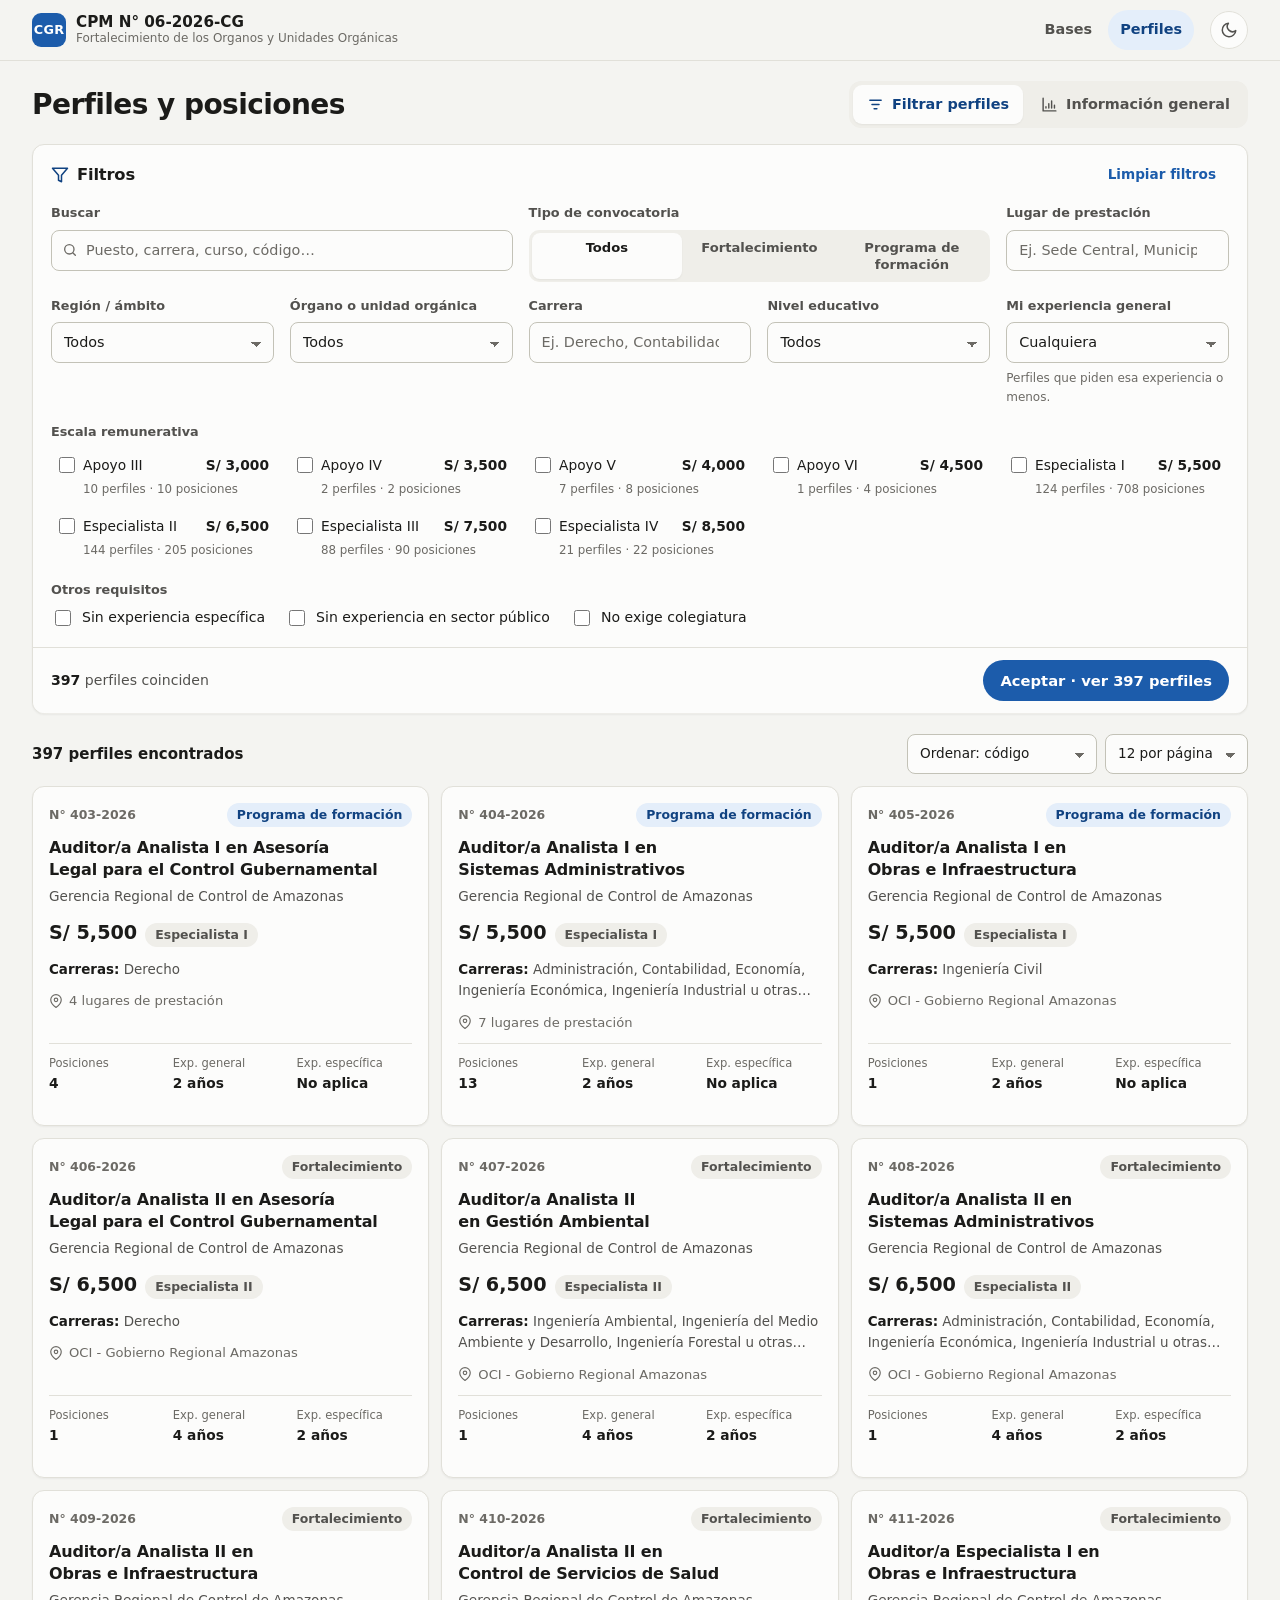
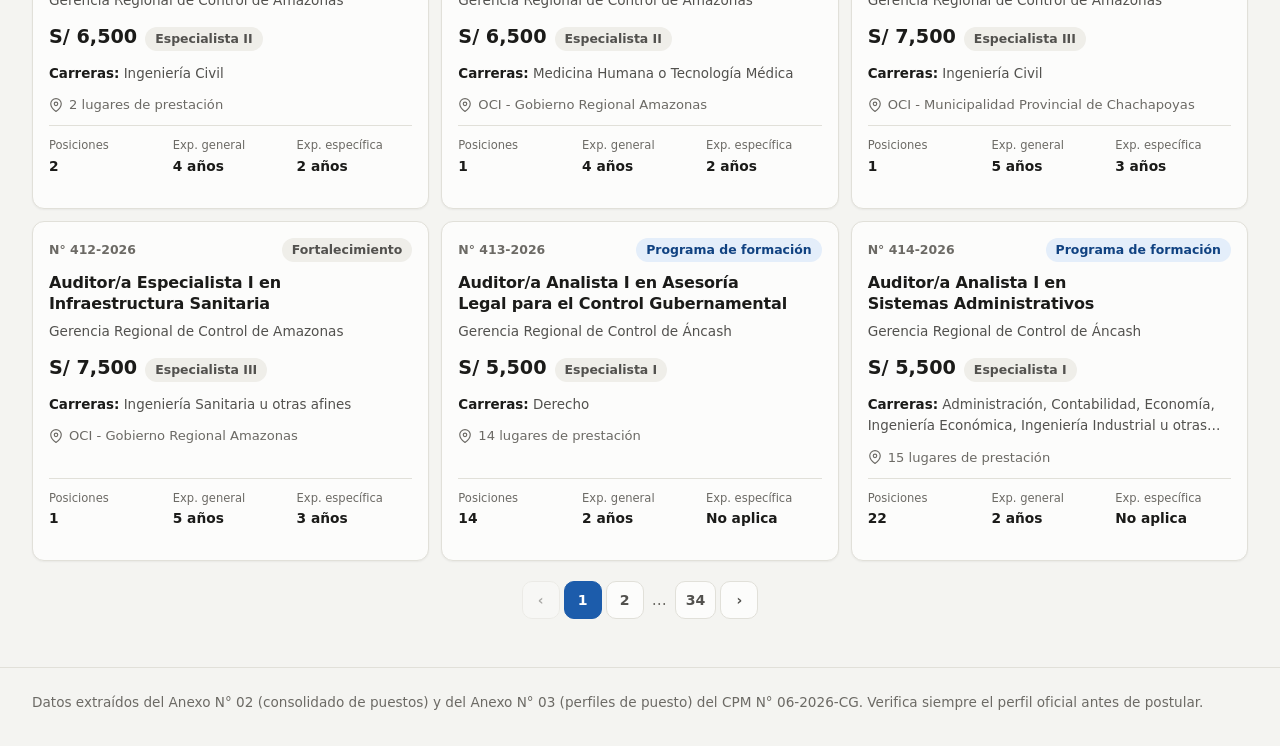
==== commit 0c698a9f: "Migra el sitio al CPM N° 06-2026-CG - Agrega los anexos y bases fuente del CPM N° 06-2026-CG. - Adap" ====
--- a/dashboard.html
+++ b/dashboard.html
@@ -3,8 +3,8 @@
 <head>
   <meta charset="utf-8">
   <meta name="viewport" content="width=device-width, initial-scale=1">
-  <title>Perfiles · CPM N° 05-2026-CG</title>
-  <meta name="description" content="Dashboard de los 397 perfiles y 1,049 posiciones del Concurso Público de Méritos N° 05-2026-CG.">
+  <title>Perfiles · CPM N° 06-2026-CG</title>
+  <meta name="description" content="Dashboard de los 397 perfiles y 1,049 posiciones del Concurso Público de Méritos N° 06-2026-CG.">
   <script src="js/tema.js"></script>
   <link rel="stylesheet" href="css/styles.css">
 </head>
@@ -15,7 +15,7 @@
     <a class="brand" href="index.html">
       <span class="brand__mark" aria-hidden="true">CGR</span>
       <span class="brand__text">
-        <span class="brand__title">CPM N° 05-2026-CG</span>
+        <span class="brand__title">CPM N° 06-2026-CG</span>
         <span class="brand__sub">Fortalecimiento de los Órganos y Unidades Orgánicas</span>
       </span>
     </a>
@@ -231,7 +231,7 @@
 
 <footer class="site-footer">
   <div class="container">
-    Datos extraídos del Anexo N° 02 (consolidado de puestos) y del Anexo N° 03 (perfiles de puesto) del CPM N° 05-2026-CG.
+    Datos extraídos del Anexo N° 02 (consolidado de puestos) y del Anexo N° 03 (perfiles de puesto) del CPM N° 06-2026-CG.
     Verifica siempre el perfil oficial antes de postular.
   </div>
 </footer>
--- a/css/styles.css
+++ b/css/styles.css
@@ -1,5 +1,5 @@
 /* ==========================================================================
-   CPM N° 05-2026-CG · Estilos compartidos (bases + dashboard)
+   CPM N° 06-2026-CG · Estilos compartidos (bases + dashboard)
    ========================================================================== */
 
 /* ---------- Tokens ---------- */
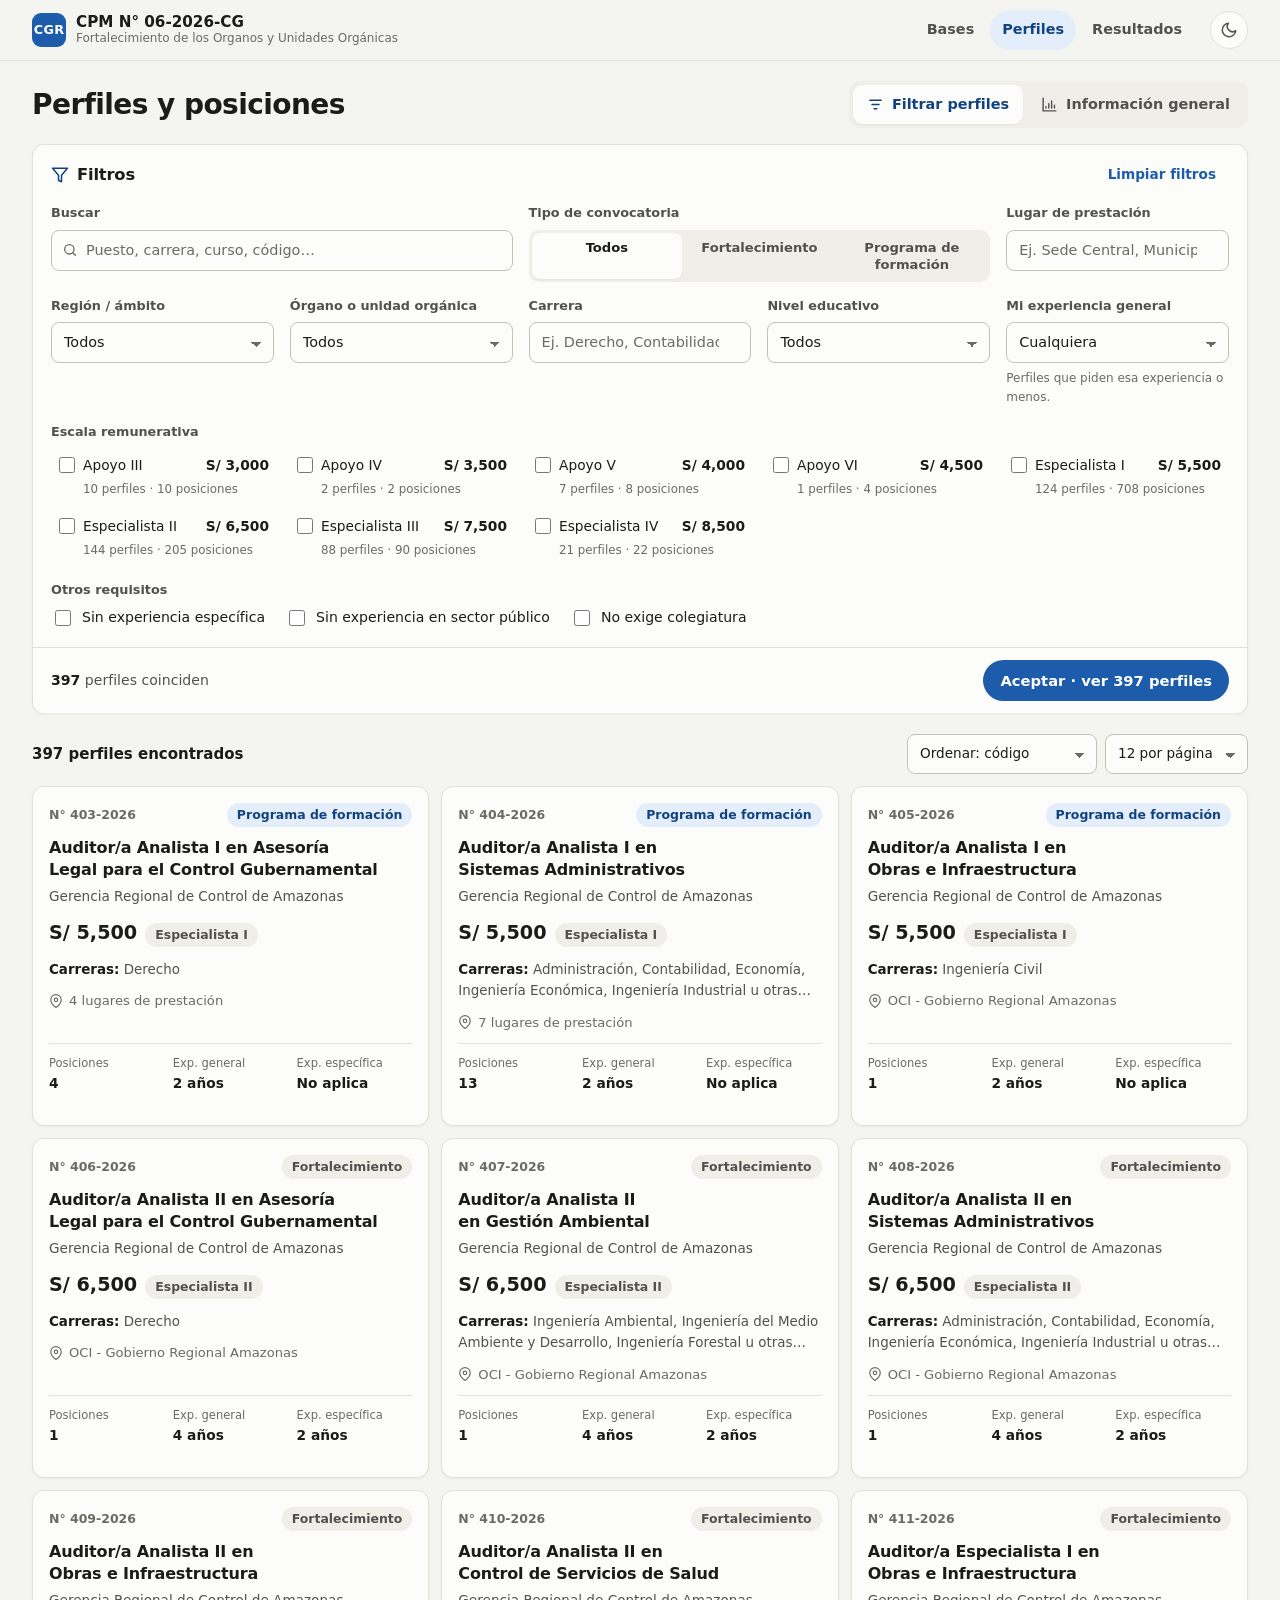
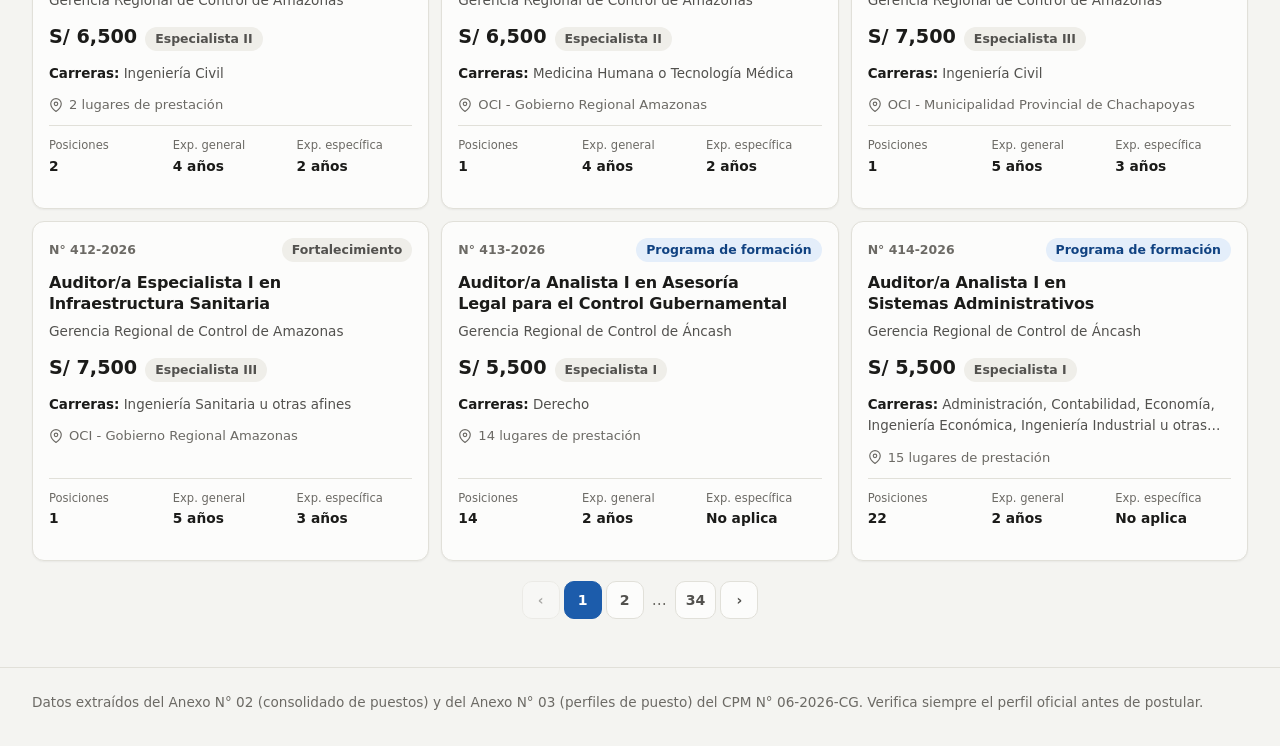
==== commit 478e247d: "Agrega página de resultados de inscripción virtual - Nueva página resultados.html con tabla filtrabl" ====
--- a/dashboard.html
+++ b/dashboard.html
@@ -22,6 +22,7 @@
     <nav class="nav" aria-label="Principal">
       <a class="nav__link" href="index.html">Bases</a>
       <a class="nav__link" href="dashboard.html" aria-current="page">Perfiles</a>
+      <a class="nav__link" href="resultados.html">Resultados</a>
     </nav>
     <button class="icon-btn" id="theme-toggle" type="button" aria-label="Cambiar tema"></button>
   </div>
@@ -151,9 +152,12 @@
         <label class="sr-only" for="sort">Ordenar por</label>
         <select class="select" id="sort">
           <option value="codigo">Ordenar: código</option>
+          <option value="puesto-asc">Puesto (A-Z)</option>
           <option value="rem-desc">Mayor remuneración</option>
           <option value="rem-asc">Menor remuneración</option>
           <option value="pos-desc">Más posiciones</option>
+          <option value="pos-asc">Menos posiciones</option>
+          <option value="exp-desc">Mayor experiencia</option>
           <option value="exp-asc">Menor experiencia</option>
         </select>
         <label class="sr-only" for="per-page">Perfiles por página</label>
--- a/css/styles.css
+++ b/css/styles.css
@@ -674,3 +674,81 @@
   .doc-layout { display: block; }
   body { background: #fff; }
 }
+
+/* ==========================================================================
+   PÁGINA DE RESULTADOS DE INSCRIPCIÓN
+   ========================================================================== */
+
+/* KPI cards */
+.res-kpis {
+  display: grid;
+  grid-template-columns: repeat(4, minmax(0, 1fr));
+  gap: 12px;
+  margin-block: 16px 4px;
+}
+.res-kpi {
+  display: flex; flex-direction: column; gap: 4px;
+  padding: 16px 18px; border-radius: var(--radius);
+  border: 2px solid var(--line); background: var(--surface);
+  text-align: left; cursor: pointer; font: inherit;
+  transition: border-color 0.15s, box-shadow 0.15s;
+}
+.res-kpi:hover { border-color: var(--line-strong); box-shadow: var(--shadow-sm); }
+.res-kpi.is-active { box-shadow: var(--shadow); }
+.res-kpi__value { font-size: clamp(1.25rem, 1rem + 1vw, 1.75rem); font-weight: 650; line-height: 1.15; font-variant-numeric: tabular-nums; }
+.res-kpi__label { font-size: 0.78rem; font-weight: 600; letter-spacing: 0.03em; }
+.res-kpi--all.is-active  { border-color: var(--accent); background: var(--accent-soft); color: var(--accent-ink); }
+.res-kpi--ok             { color: var(--ok); }
+.res-kpi--ok.is-active   { border-color: var(--ok); background: var(--ok-soft); }
+.res-kpi--warn           { color: var(--warn); }
+.res-kpi--warn.is-active { border-color: var(--warn); background: var(--warn-soft); }
+.res-kpi--danger         { color: var(--danger); }
+.res-kpi--danger.is-active { border-color: var(--danger); background: var(--danger-soft); }
+@media (max-width: 760px)  { .res-kpis { grid-template-columns: repeat(2, minmax(0, 1fr)); } }
+@media (max-width: 420px)  { .res-kpis { grid-template-columns: 1fr; } }
+
+/* Panel de filtros */
+.res-filters { margin-block: 12px 4px; padding: 16px 18px 0; }
+.res-filters__row {
+  display: grid;
+  grid-template-columns: minmax(0, 2fr) minmax(0, 1fr) minmax(0, 2fr);
+  gap: 14px 16px;
+  align-items: end;
+}
+.res-filters__foot {
+  position: sticky; bottom: 0; z-index: 5;
+  display: flex; align-items: center; justify-content: space-between; gap: 10px;
+  padding: 10px 0 14px;
+  background: color-mix(in srgb, var(--surface) 92%, transparent);
+  backdrop-filter: blur(8px);
+  margin-top: 12px;
+}
+@media (max-width: 760px) {
+  .res-filters__row { grid-template-columns: 1fr 1fr; }
+  .res-filters__row .field:first-child { grid-column: 1 / -1; }
+  .res-filters__row .field--wide { grid-column: 1 / -1; }
+}
+@media (max-width: 480px) { .res-filters__row { grid-template-columns: 1fr; } }
+
+/* Tabla de resultados */
+.res-table-wrap {
+  overflow: auto;
+  max-height: 70vh;
+  border: 1px solid var(--line);
+  border-radius: var(--radius);
+  background: var(--surface);
+  margin-top: 4px;
+}
+.res-table { border-collapse: collapse; width: 100%; font-size: 0.9rem; }
+.res-table th {
+  position: sticky; top: 0; z-index: 2;
+  background: var(--surface-2);
+  font-weight: 600; color: var(--ink-2);
+  font-size: 0.78rem; text-transform: uppercase; letter-spacing: 0.04em;
+  padding: 10px 14px; white-space: nowrap;
+  border-bottom: 1px solid var(--line);
+}
+.res-table td { padding: 9px 14px; border-bottom: 1px solid var(--line); vertical-align: middle; }
+.res-table tr:last-child td { border-bottom: 0; }
+.res-table tbody tr:hover { background: var(--surface-2); }
+.res-table td:nth-child(3) { font-weight: 550; }
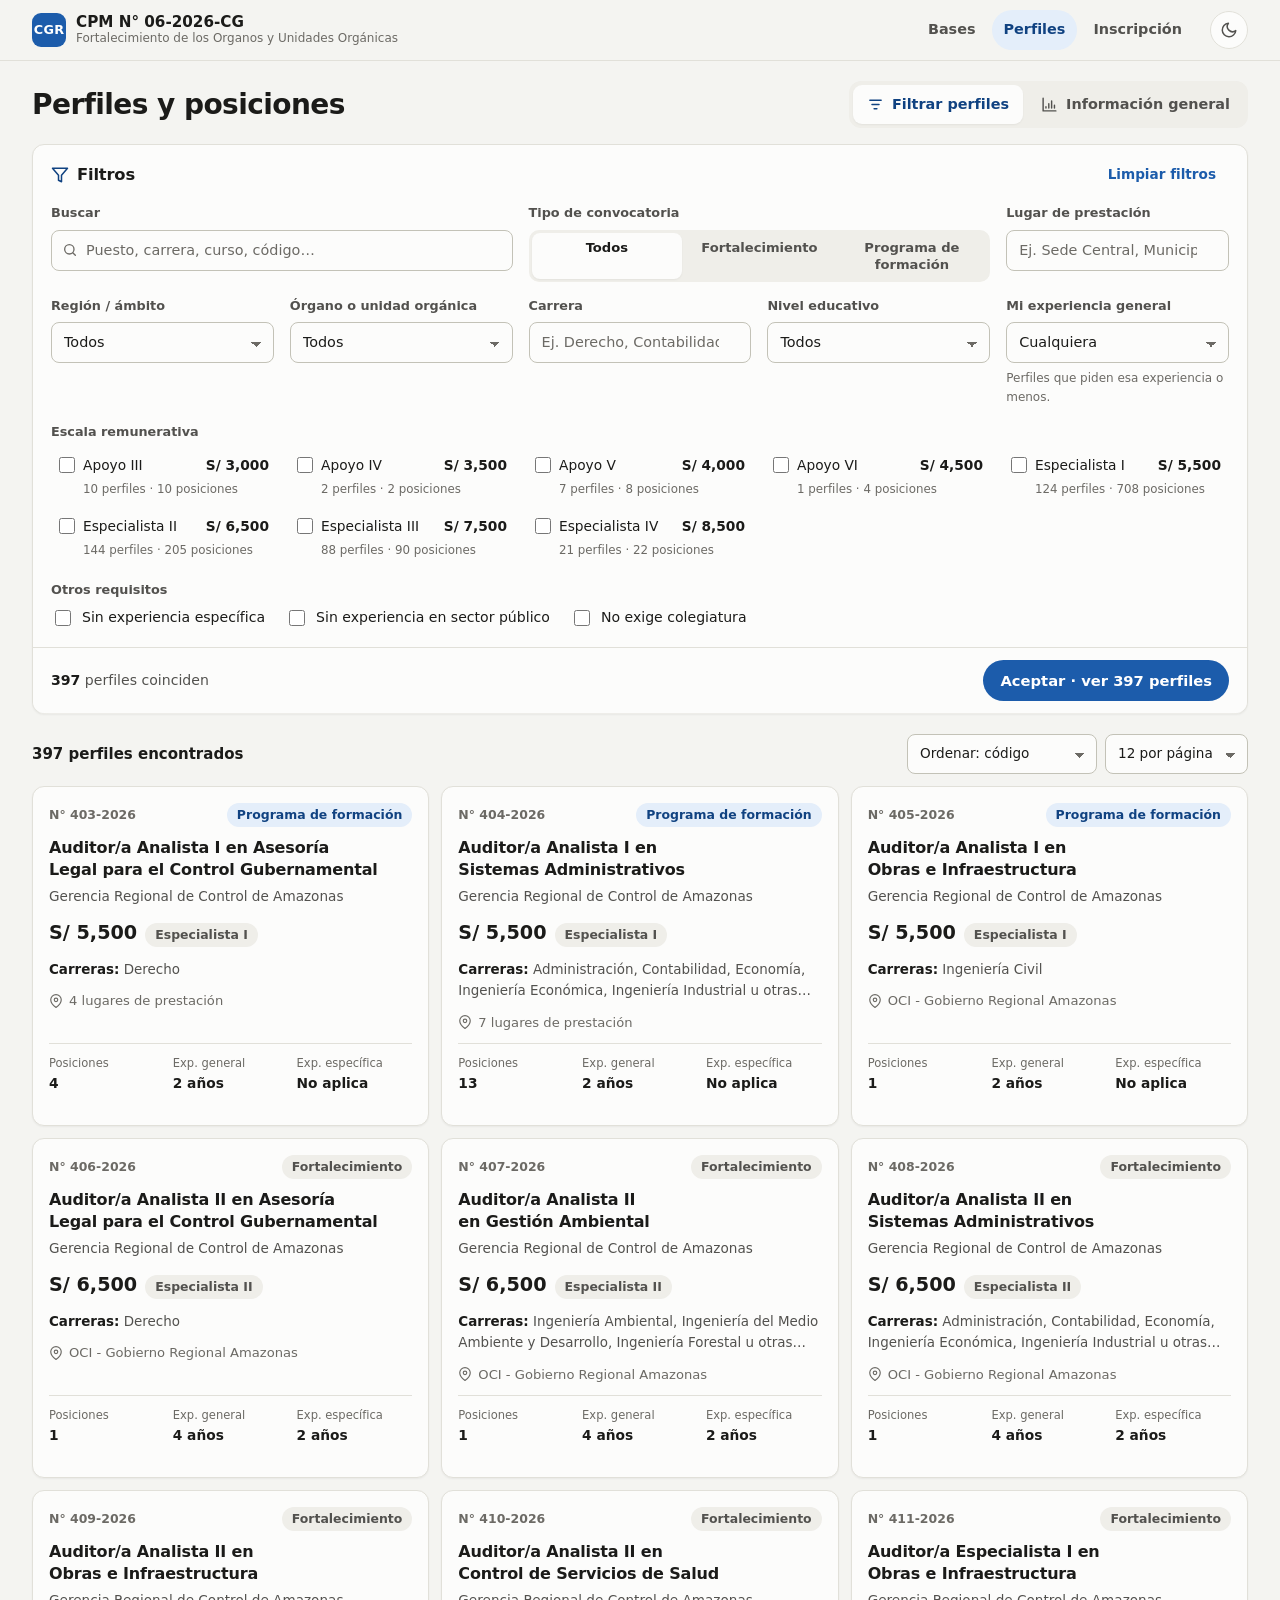
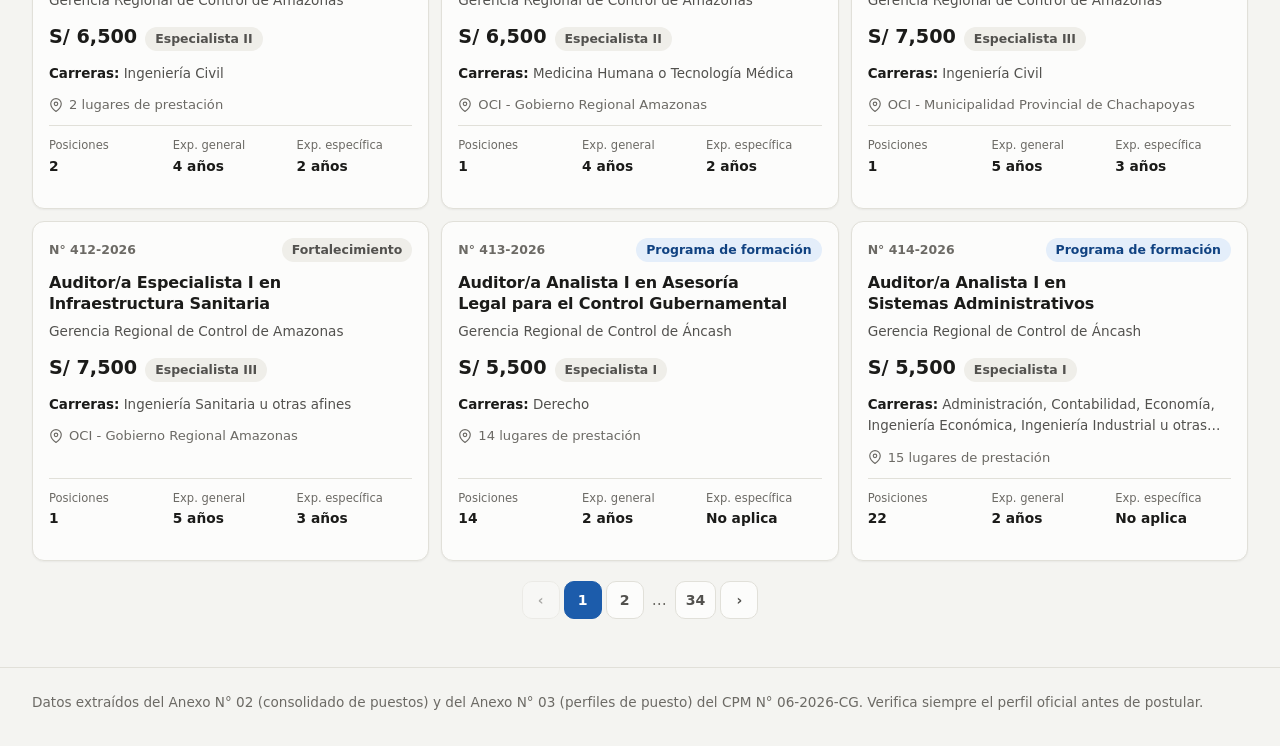
==== commit 2a5e768b: "Renombra "Resultados" a "Inscripción" en el menú de navegación Co-Authored-By: Claude Sonnet 4.6 <no" ====
--- a/dashboard.html
+++ b/dashboard.html
@@ -22,7 +22,7 @@
     <nav class="nav" aria-label="Principal">
       <a class="nav__link" href="index.html">Bases</a>
       <a class="nav__link" href="dashboard.html" aria-current="page">Perfiles</a>
-      <a class="nav__link" href="resultados.html">Resultados</a>
+      <a class="nav__link" href="resultados.html">Inscripción</a>
     </nav>
     <button class="icon-btn" id="theme-toggle" type="button" aria-label="Cambiar tema"></button>
   </div>
--- a/css/styles.css
+++ b/css/styles.css
@@ -679,6 +679,32 @@
    PÁGINA DE RESULTADOS DE INSCRIPCIÓN
    ========================================================================== */
 
+/* Tarjeta del perfil seleccionado */
+.res-perfil-card {
+  margin-block: 16px 4px;
+  padding: 14px 18px;
+  border-left: 3px solid var(--accent);
+}
+.res-perfil-card__body {
+  display: flex; align-items: flex-start; gap: 14px;
+}
+.res-perfil-card__code {
+  flex: none;
+  font-size: 0.8rem; font-weight: 700; letter-spacing: 0.04em;
+  white-space: nowrap; padding: 6px 12px; border-radius: var(--radius-sm);
+  background: var(--accent-soft); color: var(--accent-ink);
+  border: 1px solid color-mix(in srgb, var(--accent) 30%, transparent);
+  display: inline-flex; align-items: center; gap: 6px; cursor: pointer;
+  text-transform: uppercase; font-family: inherit;
+}
+.res-perfil-card__code:hover { background: color-mix(in srgb, var(--accent-soft) 80%, var(--accent) 20%); }
+.res-perfil-card__main { min-width: 0; }
+.res-perfil-card__title { font-size: 1.05rem; font-weight: 650; margin: 0 0 4px; line-height: 1.3; }
+.res-perfil-card__meta { margin: 0; font-size: 0.85rem; color: var(--muted); }
+@media (max-width: 560px) {
+  .res-perfil-card__body { flex-direction: column; gap: 8px; }
+}
+
 /* KPI cards */
 .res-kpis {
   display: grid;
@@ -711,10 +737,11 @@
 .res-filters { margin-block: 12px 4px; padding: 16px 18px 0; }
 .res-filters__row {
   display: grid;
-  grid-template-columns: minmax(0, 2fr) minmax(0, 1fr) minmax(0, 2fr);
+  grid-template-columns: minmax(0, 1fr) minmax(0, 1fr);
   gap: 14px 16px;
-  align-items: end;
-}
+}
+.res-filters__row .field--full { grid-column: 1 / -1; }
+.res-filters__row .field--wide { grid-column: 1 / -1; }
 .res-filters__foot {
   position: sticky; bottom: 0; z-index: 5;
   display: flex; align-items: center; justify-content: space-between; gap: 10px;
@@ -722,11 +749,6 @@
   background: color-mix(in srgb, var(--surface) 92%, transparent);
   backdrop-filter: blur(8px);
   margin-top: 12px;
-}
-@media (max-width: 760px) {
-  .res-filters__row { grid-template-columns: 1fr 1fr; }
-  .res-filters__row .field:first-child { grid-column: 1 / -1; }
-  .res-filters__row .field--wide { grid-column: 1 / -1; }
 }
 @media (max-width: 480px) { .res-filters__row { grid-template-columns: 1fr; } }
 
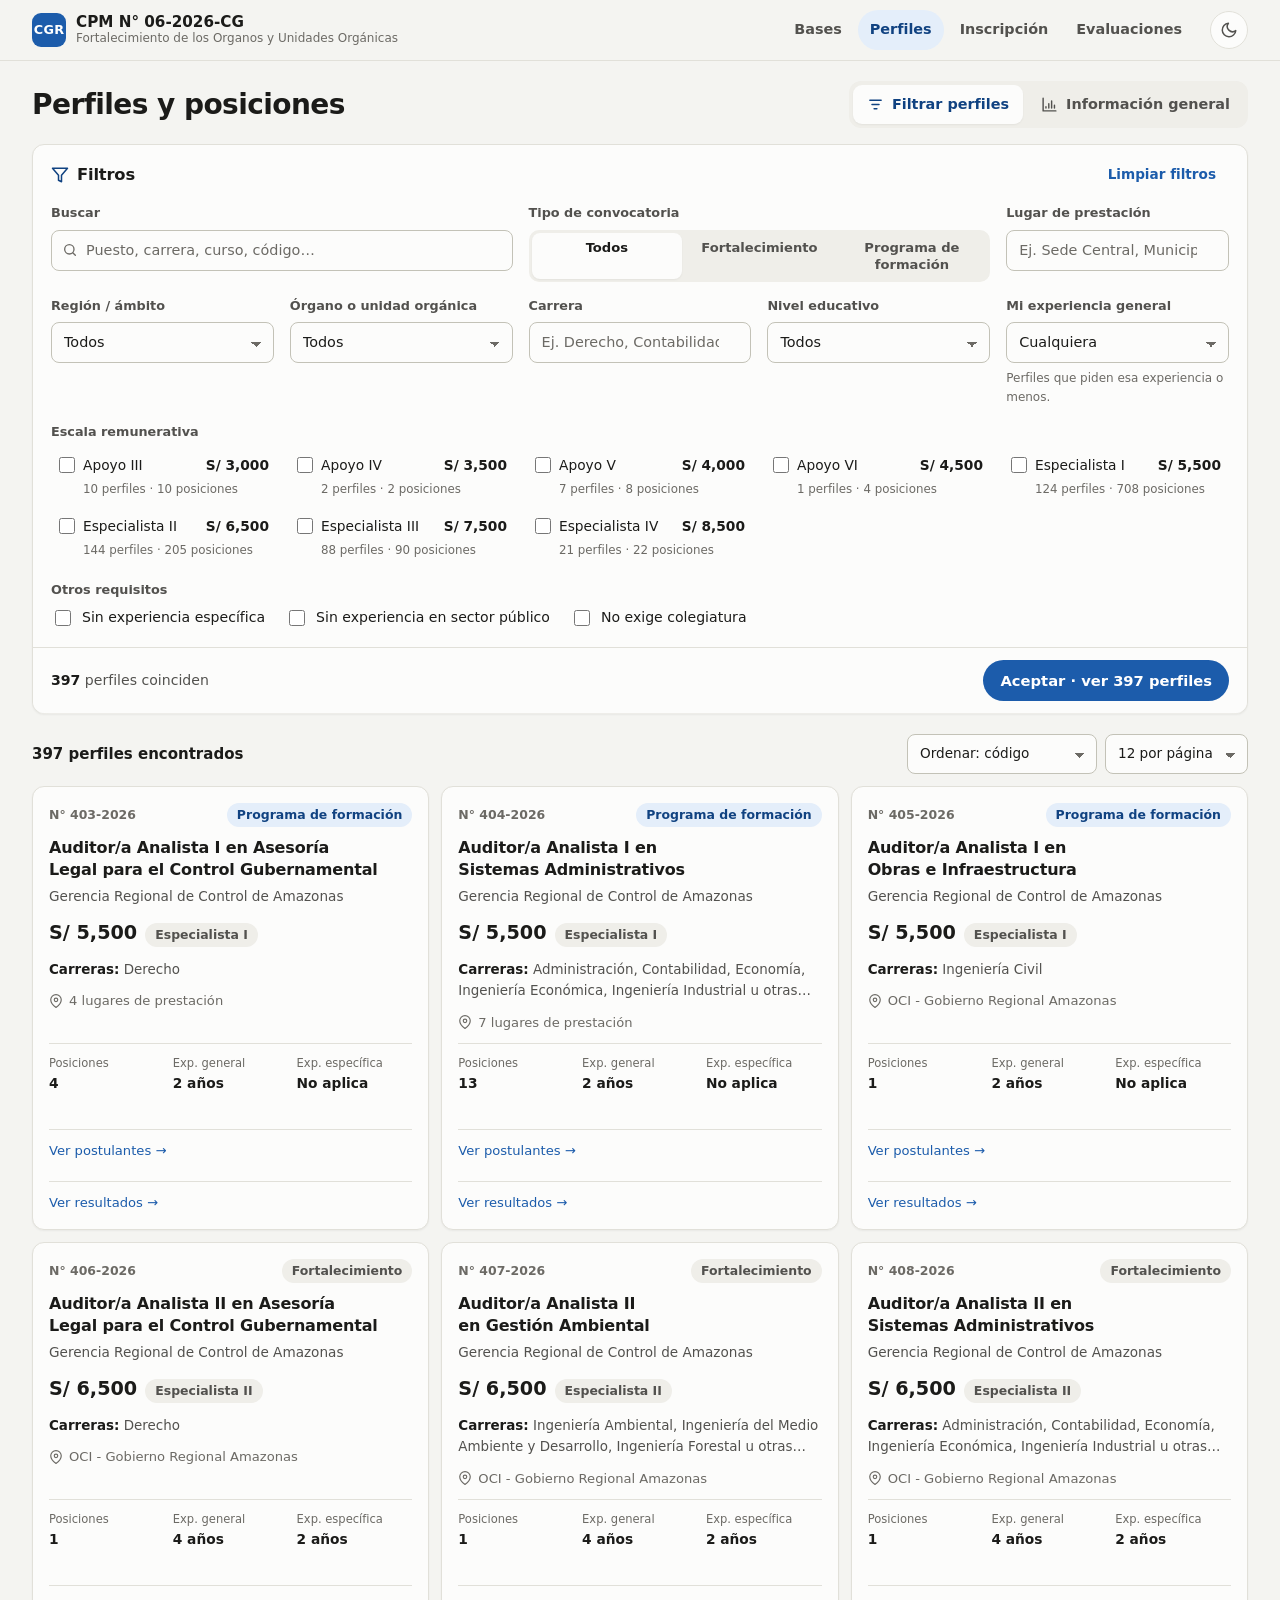
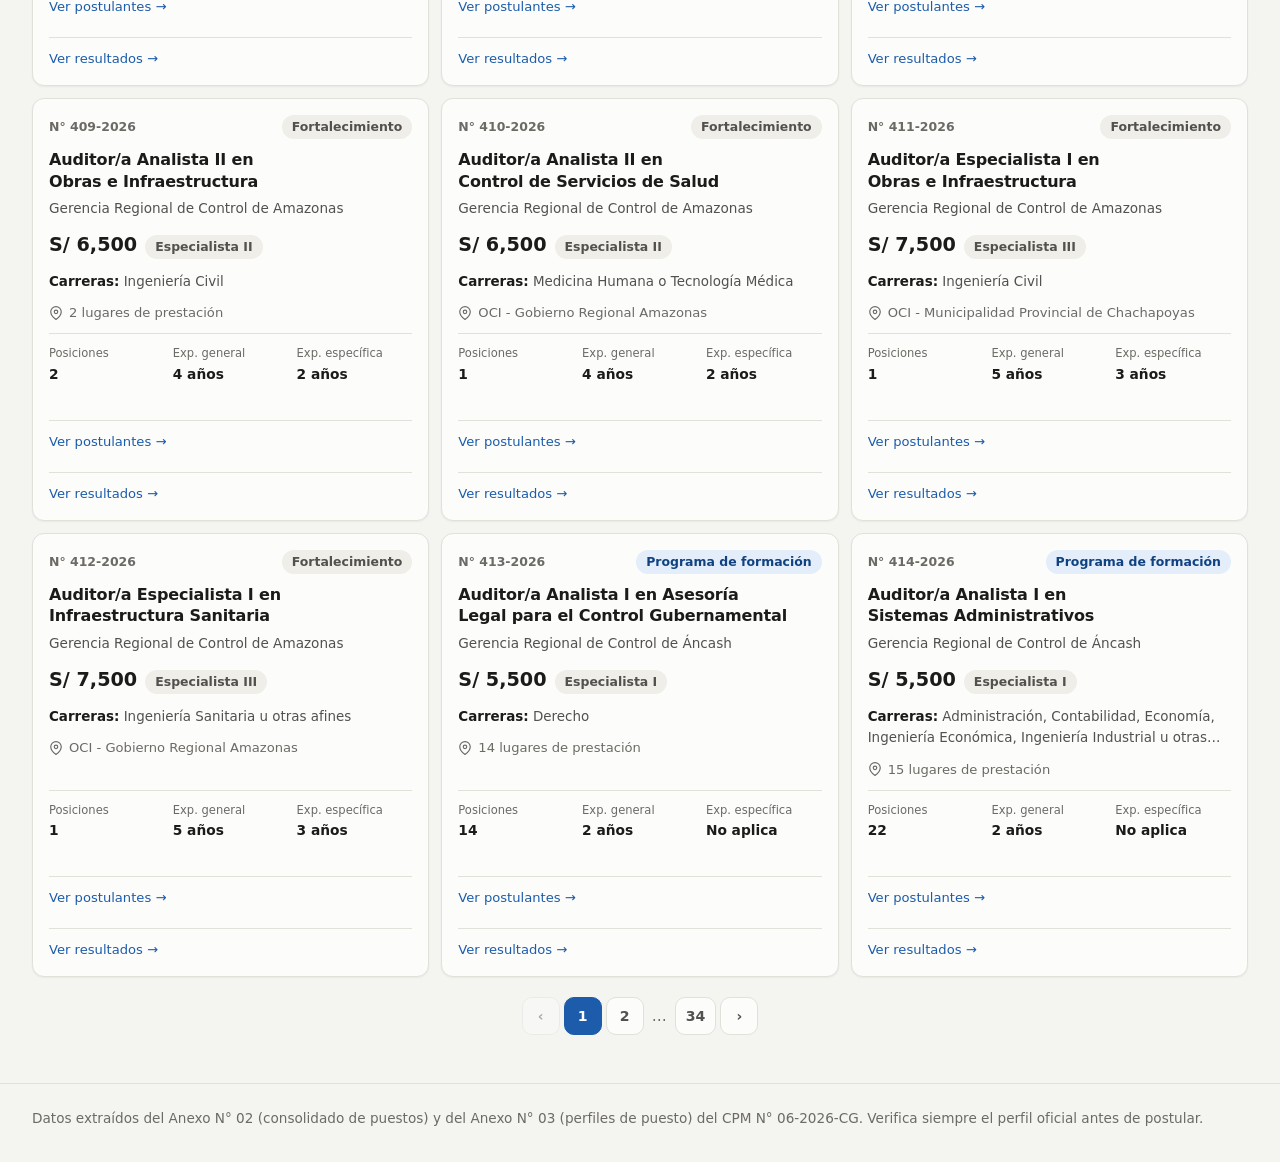
==== commit 5fb00767: "Agrega página de resultados de evaluaciones (PT y PA) - Nuevo evaluaciones.html con KPIs dinámicos, " ====
--- a/dashboard.html
+++ b/dashboard.html
@@ -23,6 +23,7 @@
       <a class="nav__link" href="index.html">Bases</a>
       <a class="nav__link" href="dashboard.html" aria-current="page">Perfiles</a>
       <a class="nav__link" href="resultados.html">Inscripción</a>
+      <a class="nav__link" href="evaluaciones.html">Evaluaciones</a>
     </nav>
     <button class="icon-btn" id="theme-toggle" type="button" aria-label="Cambiar tema"></button>
   </div>
--- a/css/styles.css
+++ b/css/styles.css
@@ -575,6 +575,8 @@
 .pcard__place { display: flex; align-items: center; gap: 6px; margin: 0; font-size: 0.82rem; color: var(--muted); min-width: 0; }
 .pcard__place svg { width: 14px; height: 14px; flex: none; }
 .pcard__place span { overflow: hidden; text-overflow: ellipsis; white-space: nowrap; }
+.pcard__postulantes { display: block; margin-top: 10px; padding-top: 10px; border-top: 1px solid var(--line); font-size: 0.82rem; color: var(--accent); text-decoration: none; font-weight: 500; }
+.pcard__postulantes:hover { text-decoration: underline; }
 
 .empty { text-align: center; padding: 48px 16px; color: var(--ink-2); }
 .empty svg { width: 40px; height: 40px; color: var(--muted); margin-bottom: 8px; }
@@ -774,3 +776,22 @@
 .res-table tr:last-child td { border-bottom: 0; }
 .res-table tbody tr:hover { background: var(--surface-2); }
 .res-table td:nth-child(3) { font-weight: 550; }
+.perfil-link {
+  background: none; border: none; padding: 0; cursor: pointer;
+  color: var(--accent); font: inherit; font-variant-numeric: tabular-nums;
+  text-decoration: underline; text-decoration-style: dotted; text-underline-offset: 2px;
+}
+.perfil-link:hover { text-decoration-style: solid; }
+
+/* Sede, local y aula de evaluación */
+.res-local { min-width: 15rem; }
+.local-link { text-align: left; }
+.res-local__name { display: block; font-size: 0.78rem; color: var(--muted); line-height: 1.35; margin-top: 2px; }
+.res-local-card__sede {
+  flex: none;
+  font-size: 0.8rem; font-weight: 700; letter-spacing: 0.04em; text-transform: uppercase;
+  padding: 6px 12px; border-radius: var(--radius-sm);
+  background: var(--accent-soft); color: var(--accent-ink);
+  border: 1px solid color-mix(in srgb, var(--accent) 30%, transparent);
+}
+.res-perfil-card__meta + .res-perfil-card__meta { margin-top: 4px; }
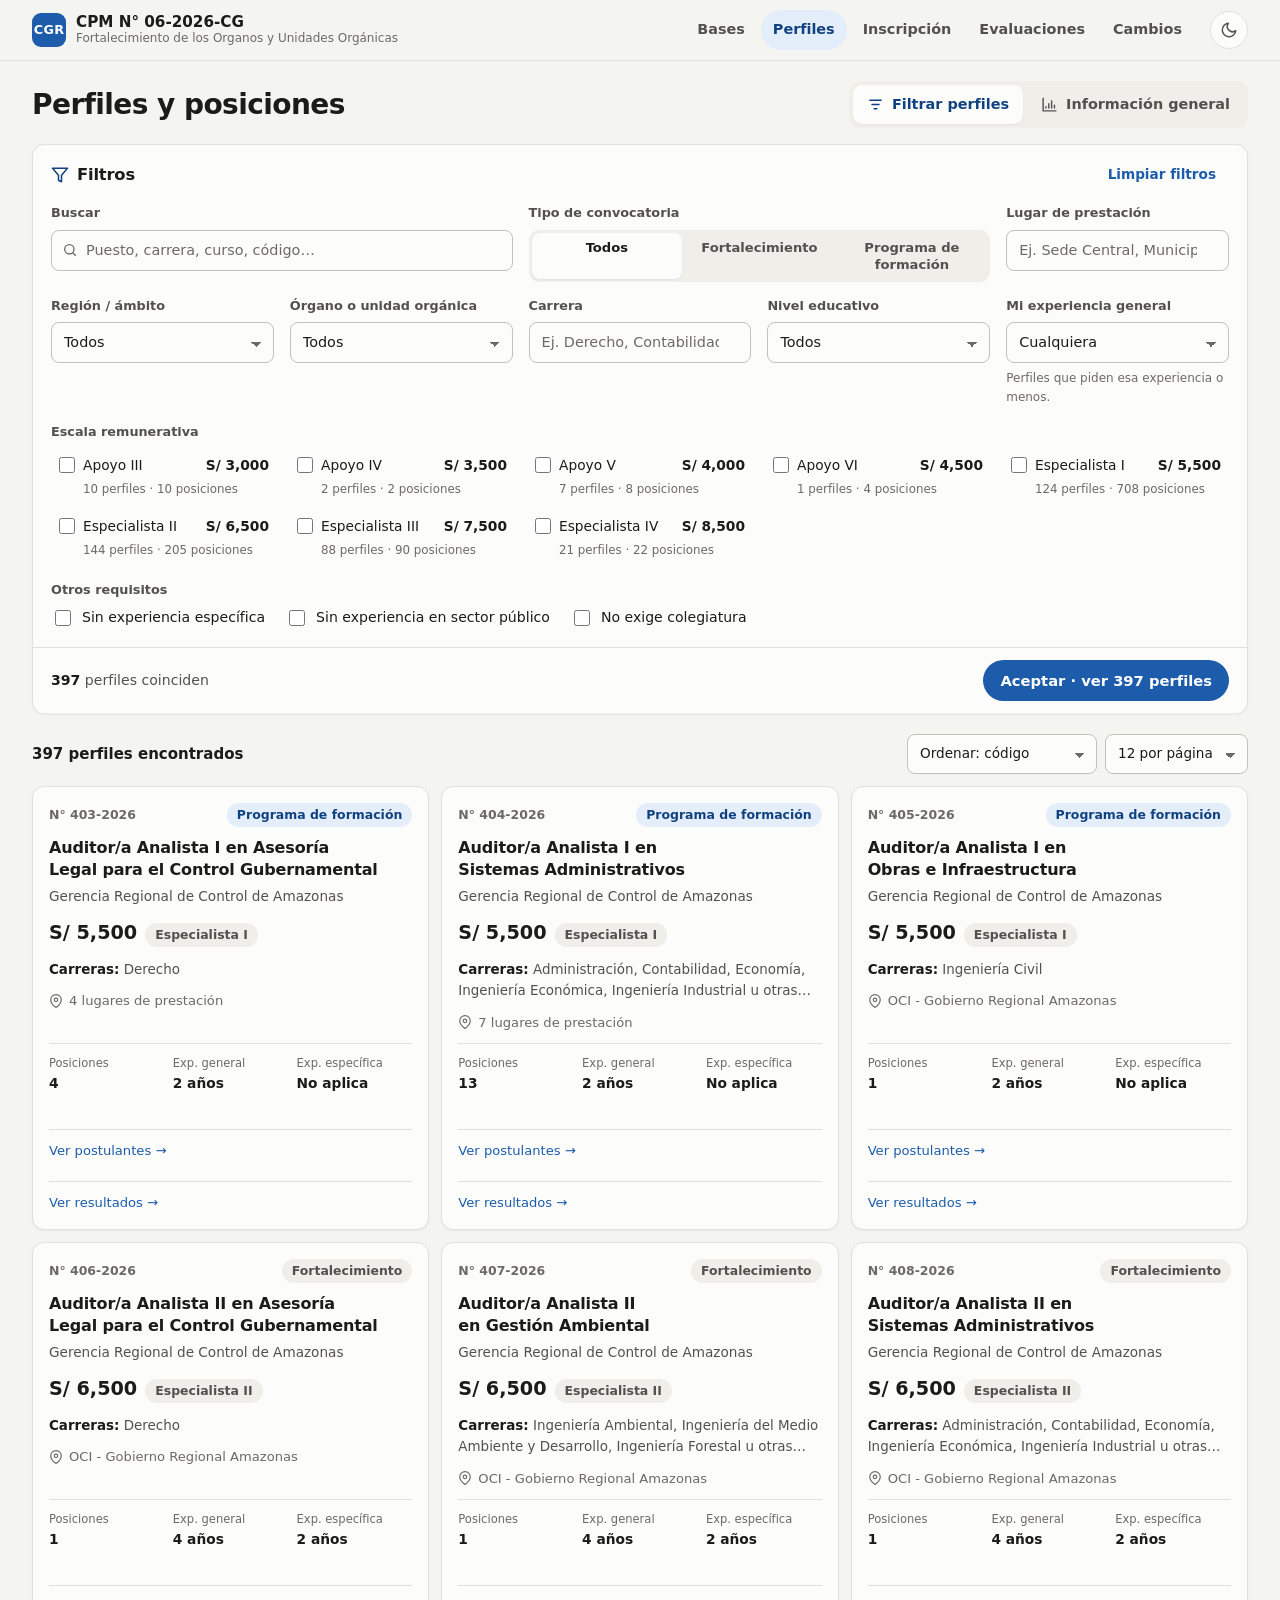
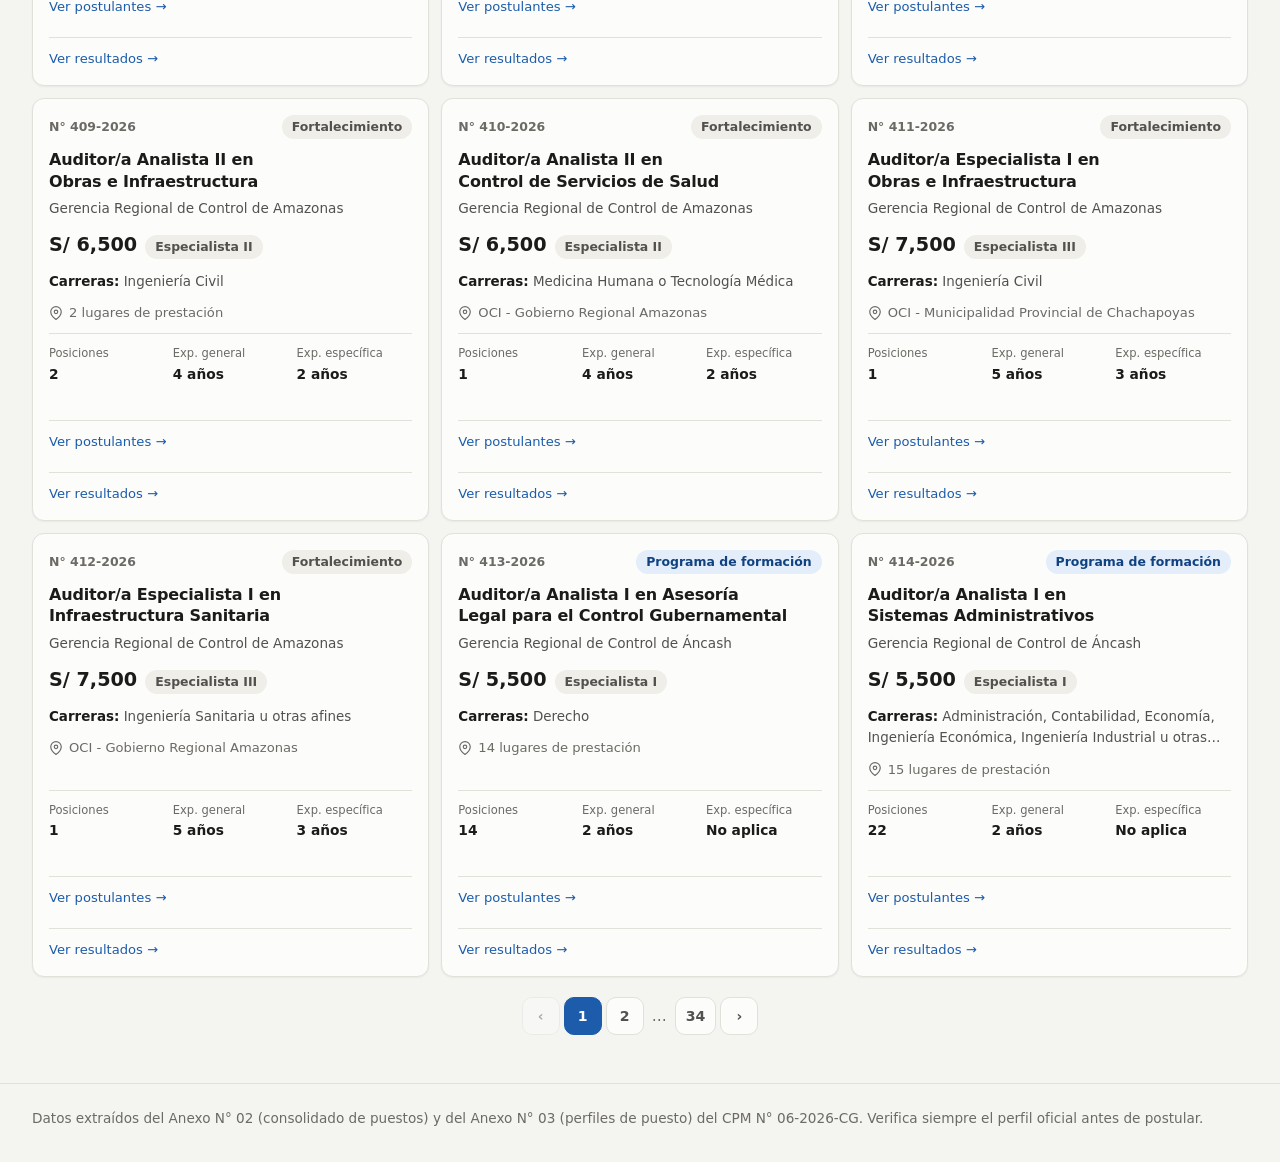
==== commit bafed427: "Agrega el reporte de cambios de la evaluación curricular Nueva sección Cambios (cambios.html) que co" ====
--- a/dashboard.html
+++ b/dashboard.html
@@ -24,6 +24,7 @@
       <a class="nav__link" href="dashboard.html" aria-current="page">Perfiles</a>
       <a class="nav__link" href="resultados.html">Inscripción</a>
       <a class="nav__link" href="evaluaciones.html">Evaluaciones</a>
+      <a class="nav__link" href="cambios.html">Cambios</a>
     </nav>
     <button class="icon-btn" id="theme-toggle" type="button" aria-label="Cambiar tema"></button>
   </div>
--- a/css/styles.css
+++ b/css/styles.css
@@ -176,9 +176,15 @@
 .icon-btn:hover { color: var(--ink); border-color: var(--line-strong); }
 .icon-btn svg { width: 18px; height: 18px; }
 
-@media (max-width: 640px) {
+@media (max-width: 760px) {
   .brand__text { display: none; }
   .nav__link { padding: 8px 10px; font-size: 0.85rem; }
+}
+/* En teléfonos, el menú se desplaza horizontalmente en vez de encimarse */
+@media (max-width: 520px) {
+  .nav { min-width: 0; overflow-x: auto; scrollbar-width: none; }
+  .nav::-webkit-scrollbar { display: none; }
+  .nav__link { padding: 7px 8px; font-size: 0.82rem; }
 }
 
 /* ---------- Layout helpers ---------- */
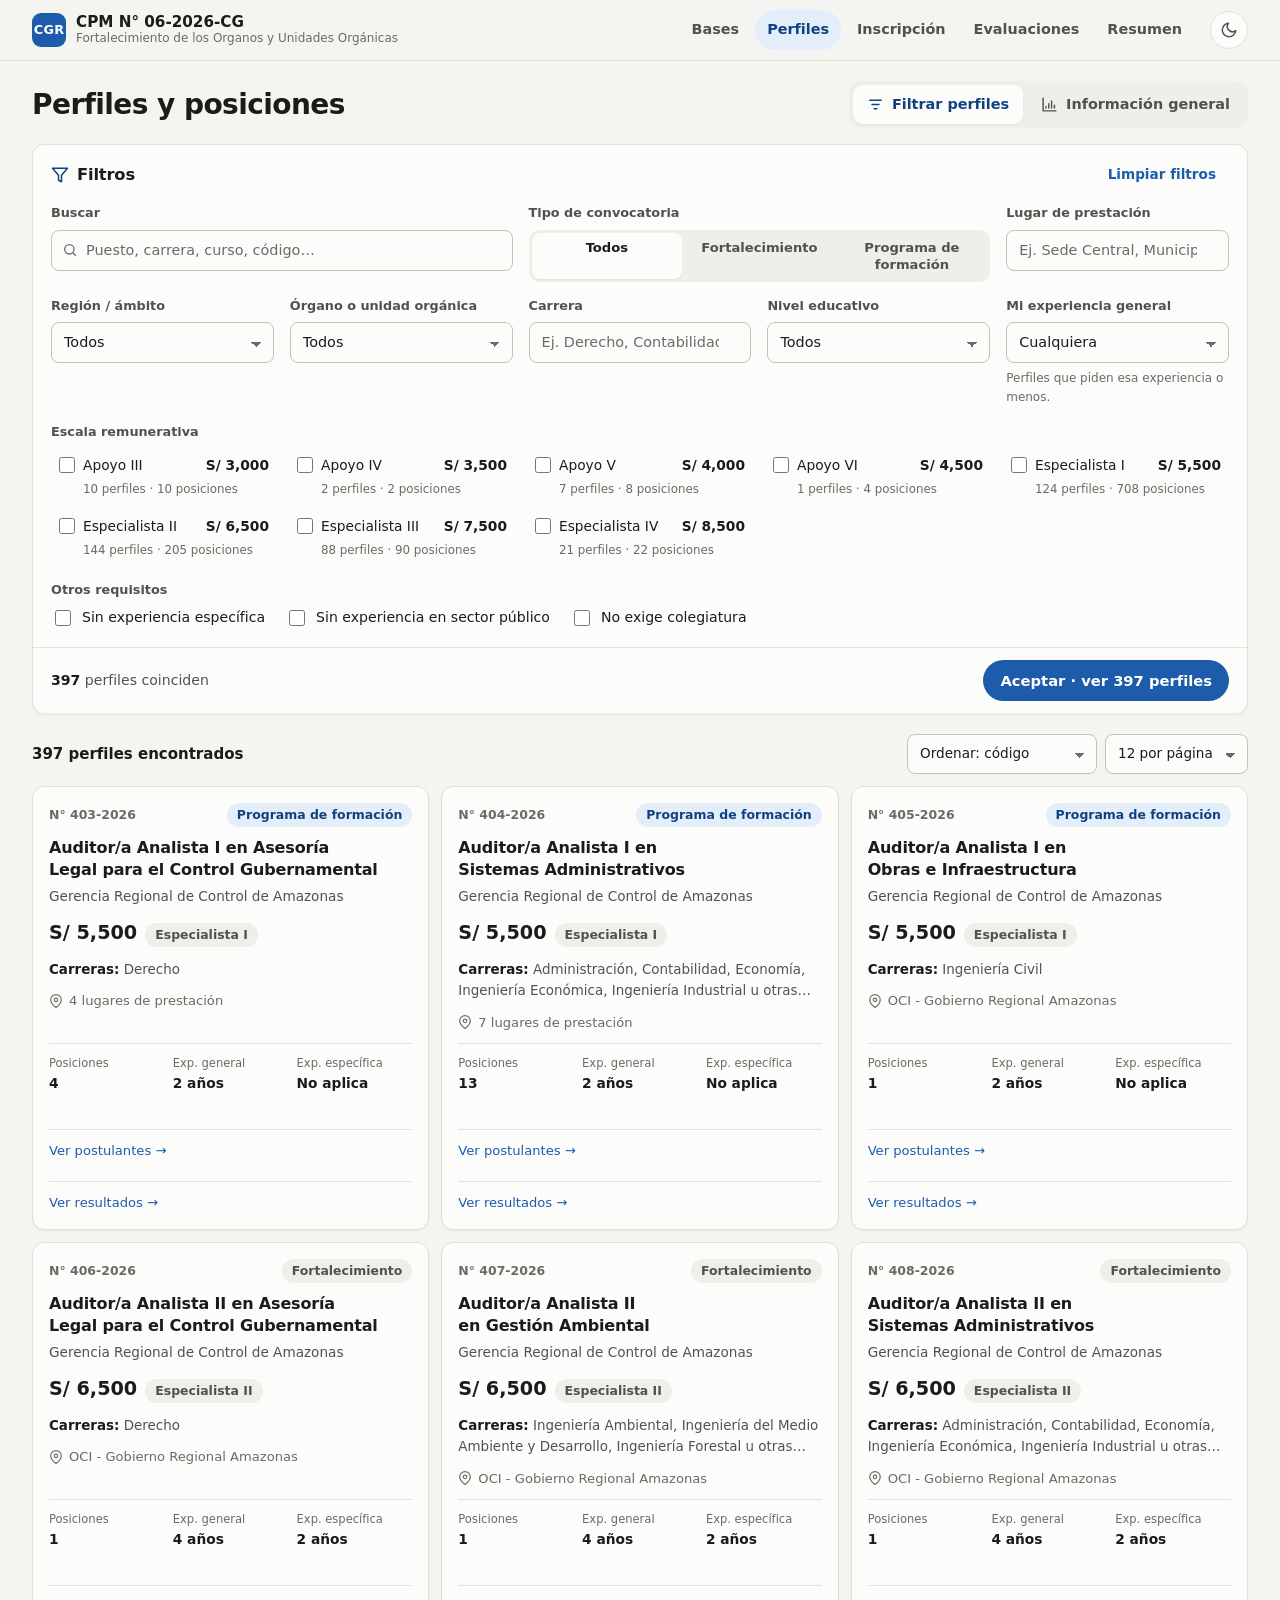
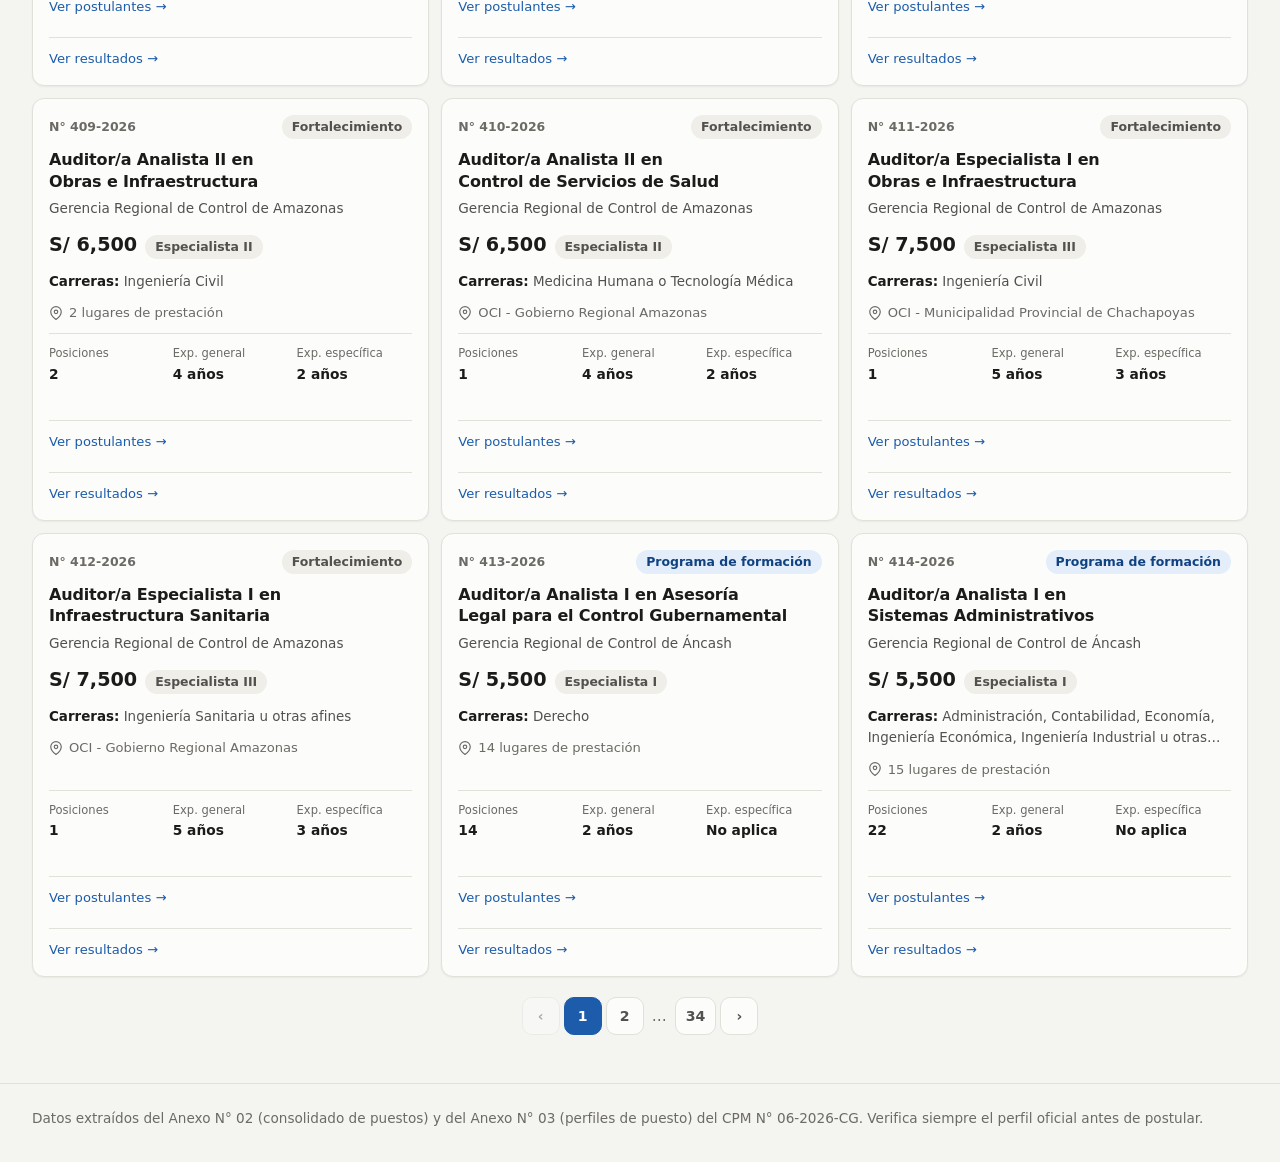
==== commit dfef05cc: "Reemplaza la página de cambios por el resumen final por perfil Muestra los ganadores de cada perfil " ====
--- a/dashboard.html
+++ b/dashboard.html
@@ -24,7 +24,7 @@
       <a class="nav__link" href="dashboard.html" aria-current="page">Perfiles</a>
       <a class="nav__link" href="resultados.html">Inscripción</a>
       <a class="nav__link" href="evaluaciones.html">Evaluaciones</a>
-      <a class="nav__link" href="cambios.html">Cambios</a>
+      <a class="nav__link" href="resumen.html">Resumen</a>
     </nav>
     <button class="icon-btn" id="theme-toggle" type="button" aria-label="Cambiar tema"></button>
   </div>
